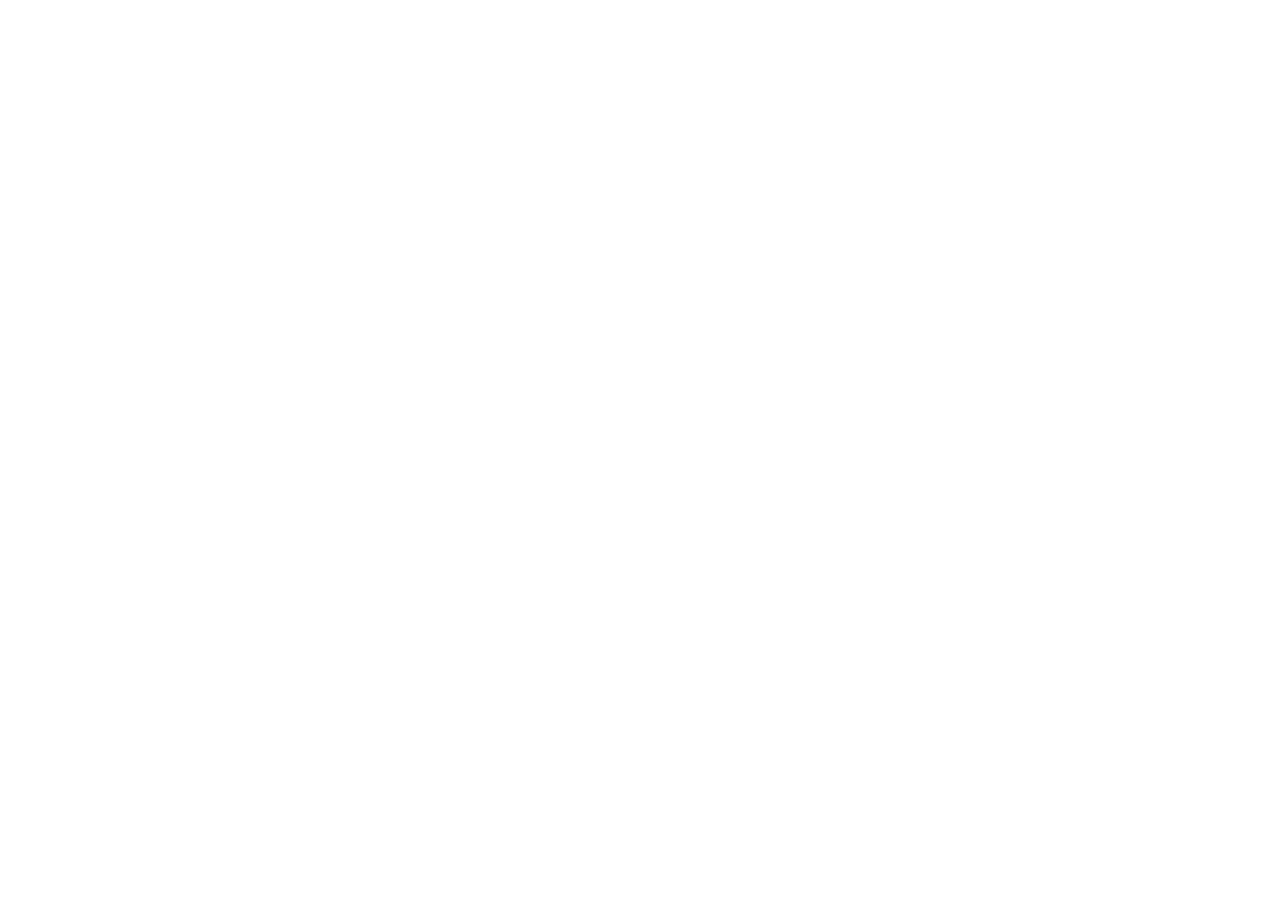
==== index.html @ 4f92c8b2 "inti project" ====
<!DOCTYPE html>
<html lang="en">

<head>
    <meta charset="UTF-8">
    <meta http-equiv="X-UA-Compatible" content="IE=edge">
    <meta name="viewport" content="width=device-width, initial-scale=1.0">
    <title>Document</title>
</head>

<body>

</body>

</html>
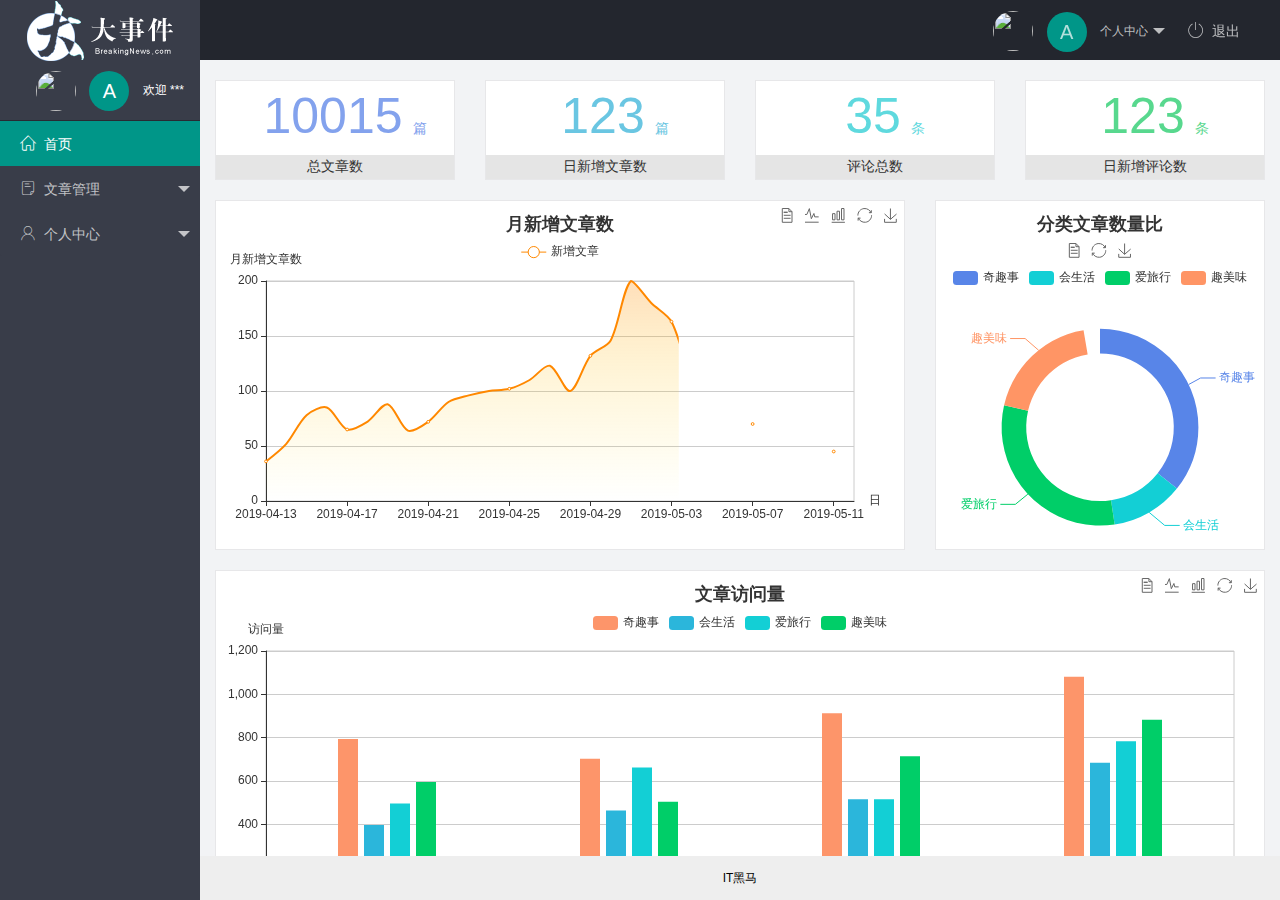
==== commit 3718fb63: "完成了主页功能" ====
--- a/index.html
+++ b/index.html
@@ -6,9 +6,85 @@
     <meta http-equiv="X-UA-Compatible" content="IE=edge">
     <meta name="viewport" content="width=device-width, initial-scale=1.0">
     <title>Document</title>
+    <link rel="stylesheet" href="/assets/lib/layui/css/layui.css">
+    <link rel="stylesheet" href="/assets/fonts/iconfont.css">
+    <link rel="stylesheet" href="/assets/css/index.css">
 </head>
 
 <body>
+    <div class="layui-layout layui-layout-admin">
+        <div class="layui-header">
+            <div class="layui-logo layui-hide-xs layui-bg-black">
+                <img src="/assets/images/logo.png" alt="">
+            </div>
+            <!-- 头部区域（可配合layui 已有的水平导航） -->
+
+            <ul class="layui-nav layui-layout-right ">
+                <li class="layui-nav-item layui-hide layui-show-md-inline-block">
+                    <a href="javascript:;" class="userinfo">
+                        <img src="//tva1.sinaimg.cn/crop.0.0.118.118.180/5db11ff4gw1e77d3nqrv8j203b03cweg.jpg" class="layui-nav-img">
+                        <span class="text-avater">A</span> 个人中心
+                    </a>
+                    <dl class="layui-nav-child">
+                        <dd><a href="">基本资料</a></dd>
+                        <dd><a href="">更换头像</a></dd>
+                        <dd><a href="">重置密码</a></dd>
+                    </dl>
+                </li>
+                <li class="layui-nav-item" lay-header-event="menuRight" lay-unselect>
+                    <a href="javascript:;" id="btnLogout"><span class="iconfont icon-tuichu"></span>退出</a>
+                </li>
+            </ul>
+        </div>
+
+        <div class="layui-side layui-bg-black">
+            <div class="layui-side-scroll">
+                <div class="userinfo">
+                    <img src="//tva1.sinaimg.cn/crop.0.0.118.118.180/5db11ff4gw1e77d3nqrv8j203b03cweg.jpg" class="layui-nav-img">
+                    <span class="text-avater">A</span>
+                    <span id="welcome">欢迎 ***</span>
+                </div>
+                <!-- 左侧导航区域（可配合layui已有的垂直导航） -->
+                <ul class="layui-nav layui-nav-tree" lay-shrink="all" lay-filter="test">
+                    <li class="layui-nav-item layui-nav-itemed layui-this"><a href="/home/dashboard.html" target="fm"><span class="iconfont icon-home"></span>首页</a></li>
+                    <li class="layui-nav-item ">
+                        <a class="" href="javascript:;"><span class="iconfont icon-16"></span>文章管理</a>
+                        <dl class="layui-nav-child">
+                            <dd><a href="javascript:;"><i class="layui-icon layui-icon-app"></i>文章类别</a></dd>
+                            <dd><a href="javascript:;"><i class="layui-icon layui-icon-app"></i>文章列表</a></dd>
+                            <dd><a href="javascript:;"><i class="layui-icon layui-icon-app"></i>发布文章</a></dd>
+                        </dl>
+                    </li>
+                    <li class="layui-nav-item">
+                        <a href="javascript:;"><span class="iconfont icon-user"></span>个人中心</a>
+                        <dl class="layui-nav-child">
+                            <dd><a href="javascript:;"><i class="layui-icon layui-icon-app"></i>基本资料</a></dd>
+                            <dd><a href="javascript:;"><i class="layui-icon layui-icon-app"></i>更换头像</a></dd>
+                            <dd><a href="javascript:;"><i class="layui-icon layui-icon-app"></i>重置密码</a></dd>
+
+                        </dl>
+                    </li>
+                </ul>
+            </div>
+        </div>
+
+        <div class="layui-body">
+            <!-- 内容主体区域 -->
+            <iframe name="fm" src="/home/dashboard.html" frameborder="0"></iframe>
+        </div>
+
+        <div class="layui-footer">
+            <!-- 底部固定区域 -->
+            IT黑马
+        </div>
+    </div>
+
+    <!-- 导入js样式 -->
+    <script src="/assets/lib/layui/layui.all.js"></script>
+    <script src="/assets/lib/jquery.js"></script>
+    <script src="/assets/js/baseAPI.js"></script>
+    <!-- 导入自己的js -->
+    <script src="/assets/js/index.js"></script>
 
 </body>
 
--- a/assets/lib/layui/css/layui.css
+++ b/assets/lib/layui/css/layui.css
@@ -0,0 +1,2 @@
+/** layui-v2.5.5 MIT License By https://www.layui.com */
+ .layui-inline,img{display:inline-block;vertical-align:middle}h1,h2,h3,h4,h5,h6{font-weight:400}.layui-edge,.layui-header,.layui-inline,.layui-main{position:relative}.layui-body,.layui-edge,.layui-elip{overflow:hidden}.layui-btn,.layui-edge,.layui-inline,img{vertical-align:middle}.layui-btn,.layui-disabled,.layui-icon,.layui-unselect{-moz-user-select:none;-webkit-user-select:none;-ms-user-select:none}.layui-elip,.layui-form-checkbox span,.layui-form-pane .layui-form-label{text-overflow:ellipsis;white-space:nowrap}.layui-breadcrumb,.layui-tree-btnGroup{visibility:hidden}blockquote,body,button,dd,div,dl,dt,form,h1,h2,h3,h4,h5,h6,input,li,ol,p,pre,td,textarea,th,ul{margin:0;padding:0;-webkit-tap-highlight-color:rgba(0,0,0,0)}a:active,a:hover{outline:0}img{border:none}li{list-style:none}table{border-collapse:collapse;border-spacing:0}h4,h5,h6{font-size:100%}button,input,optgroup,option,select,textarea{font-family:inherit;font-size:inherit;font-style:inherit;font-weight:inherit;outline:0}pre{white-space:pre-wrap;white-space:-moz-pre-wrap;white-space:-pre-wrap;white-space:-o-pre-wrap;word-wrap:break-word}body{line-height:24px;font:14px Helvetica Neue,Helvetica,PingFang SC,Tahoma,Arial,sans-serif}hr{height:1px;margin:10px 0;border:0;clear:both}a{color:#333;text-decoration:none}a:hover{color:#777}a cite{font-style:normal;*cursor:pointer}.layui-border-box,.layui-border-box *{box-sizing:border-box}.layui-box,.layui-box *{box-sizing:content-box}.layui-clear{clear:both;*zoom:1}.layui-clear:after{content:'\20';clear:both;*zoom:1;display:block;height:0}.layui-inline{*display:inline;*zoom:1}.layui-edge{display:inline-block;width:0;height:0;border-width:6px;border-style:dashed;border-color:transparent}.layui-edge-top{top:-4px;border-bottom-color:#999;border-bottom-style:solid}.layui-edge-right{border-left-color:#999;border-left-style:solid}.layui-edge-bottom{top:2px;border-top-color:#999;border-top-style:solid}.layui-edge-left{border-right-color:#999;border-right-style:solid}.layui-disabled,.layui-disabled:hover{color:#d2d2d2!important;cursor:not-allowed!important}.layui-circle{border-radius:100%}.layui-show{display:block!important}.layui-hide{display:none!important}@font-face{font-family:layui-icon;src:url(../font/iconfont.eot?v=250);src:url(../font/iconfont.eot?v=250#iefix) format('embedded-opentype'),url(../font/iconfont.woff2?v=250) format('woff2'),url(../font/iconfont.woff?v=250) format('woff'),url(../font/iconfont.ttf?v=250) format('truetype'),url(../font/iconfont.svg?v=250#layui-icon) format('svg')}.layui-icon{font-family:layui-icon!important;font-size:16px;font-style:normal;-webkit-font-smoothing:antialiased;-moz-osx-font-smoothing:grayscale}.layui-icon-reply-fill:before{content:"\e611"}.layui-icon-set-fill:before{content:"\e614"}.layui-icon-menu-fill:before{content:"\e60f"}.layui-icon-search:before{content:"\e615"}.layui-icon-share:before{content:"\e641"}.layui-icon-set-sm:before{content:"\e620"}.layui-icon-engine:before{content:"\e628"}.layui-icon-close:before{content:"\1006"}.layui-icon-close-fill:before{content:"\1007"}.layui-icon-chart-screen:before{content:"\e629"}.layui-icon-star:before{content:"\e600"}.layui-icon-circle-dot:before{content:"\e617"}.layui-icon-chat:before{content:"\e606"}.layui-icon-release:before{content:"\e609"}.layui-icon-list:before{content:"\e60a"}.layui-icon-chart:before{content:"\e62c"}.layui-icon-ok-circle:before{content:"\1005"}.layui-icon-layim-theme:before{content:"\e61b"}.layui-icon-table:before{content:"\e62d"}.layui-icon-right:before{content:"\e602"}.layui-icon-left:before{content:"\e603"}.layui-icon-cart-simple:before{content:"\e698"}.layui-icon-face-cry:before{content:"\e69c"}.layui-icon-face-smile:before{content:"\e6af"}.layui-icon-survey:before{content:"\e6b2"}.layui-icon-tree:before{content:"\e62e"}.layui-icon-upload-circle:before{content:"\e62f"}.layui-icon-add-circle:before{content:"\e61f"}.layui-icon-download-circle:before{content:"\e601"}.layui-icon-templeate-1:before{content:"\e630"}.layui-icon-util:before{content:"\e631"}.layui-icon-face-surprised:before{content:"\e664"}.layui-icon-edit:before{content:"\e642"}.layui-icon-speaker:before{content:"\e645"}.layui-icon-down:before{content:"\e61a"}.layui-icon-file:before{content:"\e621"}.layui-icon-layouts:before{content:"\e632"}.layui-icon-rate-half:before{content:"\e6c9"}.layui-icon-add-circle-fine:before{content:"\e608"}.layui-icon-prev-circle:before{content:"\e633"}.layui-icon-read:before{content:"\e705"}.layui-icon-404:before{content:"\e61c"}.layui-icon-carousel:before{content:"\e634"}.layui-icon-help:before{content:"\e607"}.layui-icon-code-circle:before{content:"\e635"}.layui-icon-water:before{content:"\e636"}.layui-icon-username:before{content:"\e66f"}.layui-icon-find-fill:before{content:"\e670"}.layui-icon-about:before{content:"\e60b"}.layui-icon-location:before{content:"\e715"}.layui-icon-up:before{content:"\e619"}.layui-icon-pause:before{content:"\e651"}.layui-icon-date:before{content:"\e637"}.layui-icon-layim-uploadfile:before{content:"\e61d"}.layui-icon-delete:before{content:"\e640"}.layui-icon-play:before{content:"\e652"}.layui-icon-top:before{content:"\e604"}.layui-icon-friends:before{content:"\e612"}.layui-icon-refresh-3:before{content:"\e9aa"}.layui-icon-ok:before{content:"\e605"}.layui-icon-layer:before{content:"\e638"}.layui-icon-face-smile-fine:before{content:"\e60c"}.layui-icon-dollar:before{content:"\e659"}.layui-icon-group:before{content:"\e613"}.layui-icon-layim-download:before{content:"\e61e"}.layui-icon-picture-fine:before{content:"\e60d"}.layui-icon-link:before{content:"\e64c"}.layui-icon-diamond:before{content:"\e735"}.layui-icon-log:before{content:"\e60e"}.layui-icon-rate-solid:before{content:"\e67a"}.layui-icon-fonts-del:before{content:"\e64f"}.layui-icon-unlink:before{content:"\e64d"}.layui-icon-fonts-clear:before{content:"\e639"}.layui-icon-triangle-r:before{content:"\e623"}.layui-icon-circle:before{content:"\e63f"}.layui-icon-radio:before{content:"\e643"}.layui-icon-align-center:before{content:"\e647"}.layui-icon-align-right:before{content:"\e648"}.layui-icon-align-left:before{content:"\e649"}.layui-icon-loading-1:before{content:"\e63e"}.layui-icon-return:before{content:"\e65c"}.layui-icon-fonts-strong:before{content:"\e62b"}.layui-icon-upload:before{content:"\e67c"}.layui-icon-dialogue:before{content:"\e63a"}.layui-icon-video:before{content:"\e6ed"}.layui-icon-headset:before{content:"\e6fc"}.layui-icon-cellphone-fine:before{content:"\e63b"}.layui-icon-add-1:before{content:"\e654"}.layui-icon-face-smile-b:before{content:"\e650"}.layui-icon-fonts-html:before{content:"\e64b"}.layui-icon-form:before{content:"\e63c"}.layui-icon-cart:before{content:"\e657"}.layui-icon-camera-fill:before{content:"\e65d"}.layui-icon-tabs:before{content:"\e62a"}.layui-icon-fonts-code:before{content:"\e64e"}.layui-icon-fire:before{content:"\e756"}.layui-icon-set:before{content:"\e716"}.layui-icon-fonts-u:before{content:"\e646"}.layui-icon-triangle-d:before{content:"\e625"}.layui-icon-tips:before{content:"\e702"}.layui-icon-picture:before{content:"\e64a"}.layui-icon-more-vertical:before{content:"\e671"}.layui-icon-flag:before{content:"\e66c"}.layui-icon-loading:before{content:"\e63d"}.layui-icon-fonts-i:before{content:"\e644"}.layui-icon-refresh-1:before{content:"\e666"}.layui-icon-rmb:before{content:"\e65e"}.layui-icon-home:before{content:"\e68e"}.layui-icon-user:before{content:"\e770"}.layui-icon-notice:before{content:"\e667"}.layui-icon-login-weibo:before{content:"\e675"}.layui-icon-voice:before{content:"\e688"}.layui-icon-upload-drag:before{content:"\e681"}.layui-icon-login-qq:before{content:"\e676"}.layui-icon-snowflake:before{content:"\e6b1"}.layui-icon-file-b:before{content:"\e655"}.layui-icon-template:before{content:"\e663"}.layui-icon-auz:before{content:"\e672"}.layui-icon-console:before{content:"\e665"}.layui-icon-app:before{content:"\e653"}.layui-icon-prev:before{content:"\e65a"}.layui-icon-website:before{content:"\e7ae"}.layui-icon-next:before{content:"\e65b"}.layui-icon-component:before{content:"\e857"}.layui-icon-more:before{content:"\e65f"}.layui-icon-login-wechat:before{content:"\e677"}.layui-icon-shrink-right:before{content:"\e668"}.layui-icon-spread-left:before{content:"\e66b"}.layui-icon-camera:before{content:"\e660"}.layui-icon-note:before{content:"\e66e"}.layui-icon-refresh:before{content:"\e669"}.layui-icon-female:before{content:"\e661"}.layui-icon-male:before{content:"\e662"}.layui-icon-password:before{content:"\e673"}.layui-icon-senior:before{content:"\e674"}.layui-icon-theme:before{content:"\e66a"}.layui-icon-tread:before{content:"\e6c5"}.layui-icon-praise:before{content:"\e6c6"}.layui-icon-star-fill:before{content:"\e658"}.layui-icon-rate:before{content:"\e67b"}.layui-icon-template-1:before{content:"\e656"}.layui-icon-vercode:before{content:"\e679"}.layui-icon-cellphone:before{content:"\e678"}.layui-icon-screen-full:before{content:"\e622"}.layui-icon-screen-restore:before{content:"\e758"}.layui-icon-cols:before{content:"\e610"}.layui-icon-export:before{content:"\e67d"}.layui-icon-print:before{content:"\e66d"}.layui-icon-slider:before{content:"\e714"}.layui-icon-addition:before{content:"\e624"}.layui-icon-subtraction:before{content:"\e67e"}.layui-icon-service:before{content:"\e626"}.layui-icon-transfer:before{content:"\e691"}.layui-main{width:1140px;margin:0 auto}.layui-header{z-index:1000;height:60px}.layui-header a:hover{transition:all .5s;-webkit-transition:all .5s}.layui-side{position:fixed;left:0;top:0;bottom:0;z-index:999;width:200px;overflow-x:hidden}.layui-side-scroll{position:relative;width:220px;height:100%;overflow-x:hidden}.layui-body{position:absolute;left:200px;right:0;top:0;bottom:0;z-index:998;width:auto;overflow-y:auto;box-sizing:border-box}.layui-layout-body{overflow:hidden}.layui-layout-admin .layui-header{background-color:#23262E}.layui-layout-admin .layui-side{top:60px;width:200px;overflow-x:hidden}.layui-layout-admin .layui-body{position:fixed;top:60px;bottom:44px}.layui-layout-admin .layui-main{width:auto;margin:0 15px}.layui-layout-admin .layui-footer{position:fixed;left:200px;right:0;bottom:0;height:44px;line-height:44px;padding:0 15px;background-color:#eee}.layui-layout-admin .layui-logo{position:absolute;left:0;top:0;width:200px;height:100%;line-height:60px;text-align:center;color:#009688;font-size:16px}.layui-layout-admin .layui-header .layui-nav{background:0 0}.layui-layout-left{position:absolute!important;left:200px;top:0}.layui-layout-right{position:absolute!important;right:0;top:0}.layui-container{position:relative;margin:0 auto;padding:0 15px;box-sizing:border-box}.layui-fluid{position:relative;margin:0 auto;padding:0 15px}.layui-row:after,.layui-row:before{content:'';display:block;clear:both}.layui-col-lg1,.layui-col-lg10,.layui-col-lg11,.layui-col-lg12,.layui-col-lg2,.layui-col-lg3,.layui-col-lg4,.layui-col-lg5,.layui-col-lg6,.layui-col-lg7,.layui-col-lg8,.layui-col-lg9,.layui-col-md1,.layui-col-md10,.layui-col-md11,.layui-col-md12,.layui-col-md2,.layui-col-md3,.layui-col-md4,.layui-col-md5,.layui-col-md6,.layui-col-md7,.layui-col-md8,.layui-col-md9,.layui-col-sm1,.layui-col-sm10,.layui-col-sm11,.layui-col-sm12,.layui-col-sm2,.layui-col-sm3,.layui-col-sm4,.layui-col-sm5,.layui-col-sm6,.layui-col-sm7,.layui-col-sm8,.layui-col-sm9,.layui-col-xs1,.layui-col-xs10,.layui-col-xs11,.layui-col-xs12,.layui-col-xs2,.layui-col-xs3,.layui-col-xs4,.layui-col-xs5,.layui-col-xs6,.layui-col-xs7,.layui-col-xs8,.layui-col-xs9{position:relative;display:block;box-sizing:border-box}.layui-col-xs1,.layui-col-xs10,.layui-col-xs11,.layui-col-xs12,.layui-col-xs2,.layui-col-xs3,.layui-col-xs4,.layui-col-xs5,.layui-col-xs6,.layui-col-xs7,.layui-col-xs8,.layui-col-xs9{float:left}.layui-col-xs1{width:8.33333333%}.layui-col-xs2{width:16.66666667%}.layui-col-xs3{width:25%}.layui-col-xs4{width:33.33333333%}.layui-col-xs5{width:41.66666667%}.layui-col-xs6{width:50%}.layui-col-xs7{width:58.33333333%}.layui-col-xs8{width:66.66666667%}.layui-col-xs9{width:75%}.layui-col-xs10{width:83.33333333%}.layui-col-xs11{width:91.66666667%}.layui-col-xs12{width:100%}.layui-col-xs-offset1{margin-left:8.33333333%}.layui-col-xs-offset2{margin-left:16.66666667%}.layui-col-xs-offset3{margin-left:25%}.layui-col-xs-offset4{margin-left:33.33333333%}.layui-col-xs-offset5{margin-left:41.66666667%}.layui-col-xs-offset6{margin-left:50%}.layui-col-xs-offset7{margin-left:58.33333333%}.layui-col-xs-offset8{margin-left:66.66666667%}.layui-col-xs-offset9{margin-left:75%}.layui-col-xs-offset10{margin-left:83.33333333%}.layui-col-xs-offset11{margin-left:91.66666667%}.layui-col-xs-offset12{margin-left:100%}@media screen and (max-width:768px){.layui-hide-xs{display:none!important}.layui-show-xs-block{display:block!important}.layui-show-xs-inline{display:inline!important}.layui-show-xs-inline-block{display:inline-block!important}}@media screen and (min-width:768px){.layui-container{width:750px}.layui-hide-sm{display:none!important}.layui-show-sm-block{display:block!important}.layui-show-sm-inline{display:inline!important}.layui-show-sm-inline-block{display:inline-block!important}.layui-col-sm1,.layui-col-sm10,.layui-col-sm11,.layui-col-sm12,.layui-col-sm2,.layui-col-sm3,.layui-col-sm4,.layui-col-sm5,.layui-col-sm6,.layui-col-sm7,.layui-col-sm8,.layui-col-sm9{float:left}.layui-col-sm1{width:8.33333333%}.layui-col-sm2{width:16.66666667%}.layui-col-sm3{width:25%}.layui-col-sm4{width:33.33333333%}.layui-col-sm5{width:41.66666667%}.layui-col-sm6{width:50%}.layui-col-sm7{width:58.33333333%}.layui-col-sm8{width:66.66666667%}.layui-col-sm9{width:75%}.layui-col-sm10{width:83.33333333%}.layui-col-sm11{width:91.66666667%}.layui-col-sm12{width:100%}.layui-col-sm-offset1{margin-left:8.33333333%}.layui-col-sm-offset2{margin-left:16.66666667%}.layui-col-sm-offset3{margin-left:25%}.layui-col-sm-offset4{margin-left:33.33333333%}.layui-col-sm-offset5{margin-left:41.66666667%}.layui-col-sm-offset6{margin-left:50%}.layui-col-sm-offset7{margin-left:58.33333333%}.layui-col-sm-offset8{margin-left:66.66666667%}.layui-col-sm-offset9{margin-left:75%}.layui-col-sm-offset10{margin-left:83.33333333%}.layui-col-sm-offset11{margin-left:91.66666667%}.layui-col-sm-offset12{margin-left:100%}}@media screen and (min-width:992px){.layui-container{width:970px}.layui-hide-md{display:none!important}.layui-show-md-block{display:block!important}.layui-show-md-inline{display:inline!important}.layui-show-md-inline-block{display:inline-block!important}.layui-col-md1,.layui-col-md10,.layui-col-md11,.layui-col-md12,.layui-col-md2,.layui-col-md3,.layui-col-md4,.layui-col-md5,.layui-col-md6,.layui-col-md7,.layui-col-md8,.layui-col-md9{float:left}.layui-col-md1{width:8.33333333%}.layui-col-md2{width:16.66666667%}.layui-col-md3{width:25%}.layui-col-md4{width:33.33333333%}.layui-col-md5{width:41.66666667%}.layui-col-md6{width:50%}.layui-col-md7{width:58.33333333%}.layui-col-md8{width:66.66666667%}.layui-col-md9{width:75%}.layui-col-md10{width:83.33333333%}.layui-col-md11{width:91.66666667%}.layui-col-md12{width:100%}.layui-col-md-offset1{margin-left:8.33333333%}.layui-col-md-offset2{margin-left:16.66666667%}.layui-col-md-offset3{margin-left:25%}.layui-col-md-offset4{margin-left:33.33333333%}.layui-col-md-offset5{margin-left:41.66666667%}.layui-col-md-offset6{margin-left:50%}.layui-col-md-offset7{margin-left:58.33333333%}.layui-col-md-offset8{margin-left:66.66666667%}.layui-col-md-offset9{margin-left:75%}.layui-col-md-offset10{margin-left:83.33333333%}.layui-col-md-offset11{margin-left:91.66666667%}.layui-col-md-offset12{margin-left:100%}}@media screen and (min-width:1200px){.layui-container{width:1170px}.layui-hide-lg{display:none!important}.layui-show-lg-block{display:block!important}.layui-show-lg-inline{display:inline!important}.layui-show-lg-inline-block{display:inline-block!important}.layui-col-lg1,.layui-col-lg10,.layui-col-lg11,.layui-col-lg12,.layui-col-lg2,.layui-col-lg3,.layui-col-lg4,.layui-col-lg5,.layui-col-lg6,.layui-col-lg7,.layui-col-lg8,.layui-col-lg9{float:left}.layui-col-lg1{width:8.33333333%}.layui-col-lg2{width:16.66666667%}.layui-col-lg3{width:25%}.layui-col-lg4{width:33.33333333%}.layui-col-lg5{width:41.66666667%}.layui-col-lg6{width:50%}.layui-col-lg7{width:58.33333333%}.layui-col-lg8{width:66.66666667%}.layui-col-lg9{width:75%}.layui-col-lg10{width:83.33333333%}.layui-col-lg11{width:91.66666667%}.layui-col-lg12{width:100%}.layui-col-lg-offset1{margin-left:8.33333333%}.layui-col-lg-offset2{margin-left:16.66666667%}.layui-col-lg-offset3{margin-left:25%}.layui-col-lg-offset4{margin-left:33.33333333%}.layui-col-lg-offset5{margin-left:41.66666667%}.layui-col-lg-offset6{margin-left:50%}.layui-col-lg-offset7{margin-left:58.33333333%}.layui-col-lg-offset8{margin-left:66.66666667%}.layui-col-lg-offset9{margin-left:75%}.layui-col-lg-offset10{margin-left:83.33333333%}.layui-col-lg-offset11{margin-left:91.66666667%}.layui-col-lg-offset12{margin-left:100%}}.layui-col-space1{margin:-.5px}.layui-col-space1>*{padding:.5px}.layui-col-space3{margin:-1.5px}.layui-col-space3>*{padding:1.5px}.layui-col-space5{margin:-2.5px}.layui-col-space5>*{padding:2.5px}.layui-col-space8{margin:-3.5px}.layui-col-space8>*{padding:3.5px}.layui-col-space10{margin:-5px}.layui-col-space10>*{padding:5px}.layui-col-space12{margin:-6px}.layui-col-space12>*{padding:6px}.layui-col-space15{margin:-7.5px}.layui-col-space15>*{padding:7.5px}.layui-col-space18{margin:-9px}.layui-col-space18>*{padding:9px}.layui-col-space20{margin:-10px}.layui-col-space20>*{padding:10px}.layui-col-space22{margin:-11px}.layui-col-space22>*{padding:11px}.layui-col-space25{margin:-12.5px}.layui-col-space25>*{padding:12.5px}.layui-col-space30{margin:-15px}.layui-col-space30>*{padding:15px}.layui-btn,.layui-input,.layui-select,.layui-textarea,.layui-upload-button{outline:0;-webkit-appearance:none;transition:all .3s;-webkit-transition:all .3s;box-sizing:border-box}.layui-elem-quote{margin-bottom:10px;padding:15px;line-height:22px;border-left:5px solid #009688;border-radius:0 2px 2px 0;background-color:#f2f2f2}.layui-quote-nm{border-style:solid;border-width:1px 1px 1px 5px;background:0 0}.layui-elem-field{margin-bottom:10px;padding:0;border-width:1px;border-style:solid}.layui-elem-field legend{margin-left:20px;padding:0 10px;font-size:20px;font-weight:300}.layui-field-title{margin:10px 0 20px;border-width:1px 0 0}.layui-field-box{padding:10px 15px}.layui-field-title .layui-field-box{padding:10px 0}.layui-progress{position:relative;height:6px;border-radius:20px;background-color:#e2e2e2}.layui-progress-bar{position:absolute;left:0;top:0;width:0;max-width:100%;height:6px;border-radius:20px;text-align:right;background-color:#5FB878;transition:all .3s;-webkit-transition:all .3s}.layui-progress-big,.layui-progress-big .layui-progress-bar{height:18px;line-height:18px}.layui-progress-text{position:relative;top:-20px;line-height:18px;font-size:12px;color:#666}.layui-progress-big .layui-progress-text{position:static;padding:0 10px;color:#fff}.layui-collapse{border-width:1px;border-style:solid;border-radius:2px}.layui-colla-content,.layui-colla-item{border-top-width:1px;border-top-style:solid}.layui-colla-item:first-child{border-top:none}.layui-colla-title{position:relative;height:42px;line-height:42px;padding:0 15px 0 35px;color:#333;background-color:#f2f2f2;cursor:pointer;font-size:14px;overflow:hidden}.layui-colla-content{display:none;padding:10px 15px;line-height:22px;color:#666}.layui-colla-icon{position:absolute;left:15px;top:0;font-size:14px}.layui-card{margin-bottom:15px;border-radius:2px;background-color:#fff;box-shadow:0 1px 2px 0 rgba(0,0,0,.05)}.layui-card:last-child{margin-bottom:0}.layui-card-header{position:relative;height:42px;line-height:42px;padding:0 15px;border-bottom:1px solid #f6f6f6;color:#333;border-radius:2px 2px 0 0;font-size:14px}.layui-bg-black,.layui-bg-blue,.layui-bg-cyan,.layui-bg-green,.layui-bg-orange,.layui-bg-red{color:#fff!important}.layui-card-body{position:relative;padding:10px 15px;line-height:24px}.layui-card-body[pad15]{padding:15px}.layui-card-body[pad20]{padding:20px}.layui-card-body .layui-table{margin:5px 0}.layui-card .layui-tab{margin:0}.layui-panel-window{position:relative;padding:15px;border-radius:0;border-top:5px solid #E6E6E6;background-color:#fff}.layui-auxiliar-moving{position:fixed;left:0;right:0;top:0;bottom:0;width:100%;height:100%;background:0 0;z-index:9999999999}.layui-form-label,.layui-form-mid,.layui-form-select,.layui-input-block,.layui-input-inline,.layui-textarea{position:relative}.layui-bg-red{background-color:#FF5722!important}.layui-bg-orange{background-color:#FFB800!important}.layui-bg-green{background-color:#009688!important}.layui-bg-cyan{background-color:#2F4056!important}.layui-bg-blue{background-color:#1E9FFF!important}.layui-bg-black{background-color:#393D49!important}.layui-bg-gray{background-color:#eee!important;color:#666!important}.layui-badge-rim,.layui-colla-content,.layui-colla-item,.layui-collapse,.layui-elem-field,.layui-form-pane .layui-form-item[pane],.layui-form-pane .layui-form-label,.layui-input,.layui-layedit,.layui-layedit-tool,.layui-quote-nm,.layui-select,.layui-tab-bar,.layui-tab-card,.layui-tab-title,.layui-tab-title .layui-this:after,.layui-textarea{border-color:#e6e6e6}.layui-timeline-item:before,hr{background-color:#e6e6e6}.layui-text{line-height:22px;font-size:14px;color:#666}.layui-text h1,.layui-text h2,.layui-text h3{font-weight:500;color:#333}.layui-text h1{font-size:30px}.layui-text h2{font-size:24px}.layui-text h3{font-size:18px}.layui-text a:not(.layui-btn){color:#01AAED}.layui-text a:not(.layui-btn):hover{text-decoration:underline}.layui-text ul{padding:5px 0 5px 15px}.layui-text ul li{margin-top:5px;list-style-type:disc}.layui-text em,.layui-word-aux{color:#999!important;padding:0 5px!important}.layui-btn{display:inline-block;height:38px;line-height:38px;padding:0 18px;background-color:#009688;color:#fff;white-space:nowrap;text-align:center;font-size:14px;border:none;border-radius:2px;cursor:pointer}.layui-btn:hover{opacity:.8;filter:alpha(opacity=80);color:#fff}.layui-btn:active{opacity:1;filter:alpha(opacity=100)}.layui-btn+.layui-btn{margin-left:10px}.layui-btn-container{font-size:0}.layui-btn-container .layui-btn{margin-right:10px;margin-bottom:10px}.layui-btn-container .layui-btn+.layui-btn{margin-left:0}.layui-table .layui-btn-container .layui-btn{margin-bottom:9px}.layui-btn-radius{border-radius:100px}.layui-btn .layui-icon{margin-right:3px;font-size:18px;vertical-align:bottom;vertical-align:middle\9}.layui-btn-primary{border:1px solid #C9C9C9;background-color:#fff;color:#555}.layui-btn-primary:hover{border-color:#009688;color:#333}.layui-btn-normal{background-color:#1E9FFF}.layui-btn-warm{background-color:#FFB800}.layui-btn-danger{background-color:#FF5722}.layui-btn-checked{background-color:#5FB878}.layui-btn-disabled,.layui-btn-disabled:active,.layui-btn-disabled:hover{border:1px solid #e6e6e6;background-color:#FBFBFB;color:#C9C9C9;cursor:not-allowed;opacity:1}.layui-btn-lg{height:44px;line-height:44px;padding:0 25px;font-size:16px}.layui-btn-sm{height:30px;line-height:30px;padding:0 10px;font-size:12px}.layui-btn-sm i{font-size:16px!important}.layui-btn-xs{height:22px;line-height:22px;padding:0 5px;font-size:12px}.layui-btn-xs i{font-size:14px!important}.layui-btn-group{display:inline-block;vertical-align:middle;font-size:0}.layui-btn-group .layui-btn{margin-left:0!important;margin-right:0!important;border-left:1px solid rgba(255,255,255,.5);border-radius:0}.layui-btn-group .layui-btn-primary{border-left:none}.layui-btn-group .layui-btn-primary:hover{border-color:#C9C9C9;color:#009688}.layui-btn-group .layui-btn:first-child{border-left:none;border-radius:2px 0 0 2px}.layui-btn-group .layui-btn-primary:first-child{border-left:1px solid #c9c9c9}.layui-btn-group .layui-btn:last-child{border-radius:0 2px 2px 0}.layui-btn-group .layui-btn+.layui-btn{margin-left:0}.layui-btn-group+.layui-btn-group{margin-left:10px}.layui-btn-fluid{width:100%}.layui-input,.layui-select,.layui-textarea{height:38px;line-height:1.3;line-height:38px\9;border-width:1px;border-style:solid;background-color:#fff;border-radius:2px}.layui-input::-webkit-input-placeholder,.layui-select::-webkit-input-placeholder,.layui-textarea::-webkit-input-placeholder{line-height:1.3}.layui-input,.layui-textarea{display:block;width:100%;padding-left:10px}.layui-input:hover,.layui-textarea:hover{border-color:#D2D2D2!important}.layui-input:focus,.layui-textarea:focus{border-color:#C9C9C9!important}.layui-textarea{min-height:100px;height:auto;line-height:20px;padding:6px 10px;resize:vertical}.layui-select{padding:0 10px}.layui-form input[type=checkbox],.layui-form input[type=radio],.layui-form select{display:none}.layui-form [lay-ignore]{display:initial}.layui-form-item{margin-bottom:15px;clear:both;*zoom:1}.layui-form-item:after{content:'\20';clear:both;*zoom:1;display:block;height:0}.layui-form-label{float:left;display:block;padding:9px 15px;width:80px;font-weight:400;line-height:20px;text-align:right}.layui-form-label-col{display:block;float:none;padding:9px 0;line-height:20px;text-align:left}.layui-form-item .layui-inline{margin-bottom:5px;margin-right:10px}.layui-input-block{margin-left:110px;min-height:36px}.layui-input-inline{display:inline-block;vertical-align:middle}.layui-form-item .layui-input-inline{float:left;width:190px;margin-right:10px}.layui-form-text .layui-input-inline{width:auto}.layui-form-mid{float:left;display:block;padding:9px 0!important;line-height:20px;margin-right:10px}.layui-form-danger+.layui-form-select .layui-input,.layui-form-danger:focus{border-color:#FF5722!important}.layui-form-select .layui-input{padding-right:30px;cursor:pointer}.layui-form-select .layui-edge{position:absolute;right:10px;top:50%;margin-top:-3px;cursor:pointer;border-width:6px;border-top-color:#c2c2c2;border-top-style:solid;transition:all .3s;-webkit-transition:all .3s}.layui-form-select dl{display:none;position:absolute;left:0;top:42px;padding:5px 0;z-index:899;min-width:100%;border:1px solid #d2d2d2;max-height:300px;overflow-y:auto;background-color:#fff;border-radius:2px;box-shadow:0 2px 4px rgba(0,0,0,.12);box-sizing:border-box}.layui-form-select dl dd,.layui-form-select dl dt{padding:0 10px;line-height:36px;white-space:nowrap;overflow:hidden;text-overflow:ellipsis}.layui-form-select dl dt{font-size:12px;color:#999}.layui-form-select dl dd{cursor:pointer}.layui-form-select dl dd:hover{background-color:#f2f2f2;-webkit-transition:.5s all;transition:.5s all}.layui-form-select .layui-select-group dd{padding-left:20px}.layui-form-select dl dd.layui-select-tips{padding-left:10px!important;color:#999}.layui-form-select dl dd.layui-this{background-color:#5FB878;color:#fff}.layui-form-checkbox,.layui-form-select dl dd.layui-disabled{background-color:#fff}.layui-form-selected dl{display:block}.layui-form-checkbox,.layui-form-checkbox *,.layui-form-switch{display:inline-block;vertical-align:middle}.layui-form-selected .layui-edge{margin-top:-9px;-webkit-transform:rotate(180deg);transform:rotate(180deg);margin-top:-3px\9}:root .layui-form-selected .layui-edge{margin-top:-9px\0/IE9}.layui-form-selectup dl{top:auto;bottom:42px}.layui-select-none{margin:5px 0;text-align:center;color:#999}.layui-select-disabled .layui-disabled{border-color:#eee!important}.layui-select-disabled .layui-edge{border-top-color:#d2d2d2}.layui-form-checkbox{position:relative;height:30px;line-height:30px;margin-right:10px;padding-right:30px;cursor:pointer;font-size:0;-webkit-transition:.1s linear;transition:.1s linear;box-sizing:border-box}.layui-form-checkbox span{padding:0 10px;height:100%;font-size:14px;border-radius:2px 0 0 2px;background-color:#d2d2d2;color:#fff;overflow:hidden}.layui-form-checkbox:hover span{background-color:#c2c2c2}.layui-form-checkbox i{position:absolute;right:0;top:0;width:30px;height:28px;border:1px solid #d2d2d2;border-left:none;border-radius:0 2px 2px 0;color:#fff;font-size:20px;text-align:center}.layui-form-checkbox:hover i{border-color:#c2c2c2;color:#c2c2c2}.layui-form-checked,.layui-form-checked:hover{border-color:#5FB878}.layui-form-checked span,.layui-form-checked:hover span{background-color:#5FB878}.layui-form-checked i,.layui-form-checked:hover i{color:#5FB878}.layui-form-item .layui-form-checkbox{margin-top:4px}.layui-form-checkbox[lay-skin=primary]{height:auto!important;line-height:normal!important;min-width:18px;min-height:18px;border:none!important;margin-right:0;padding-left:28px;padding-right:0;background:0 0}.layui-form-checkbox[lay-skin=primary] span{padding-left:0;padding-right:15px;line-height:18px;background:0 0;color:#666}.layui-form-checkbox[lay-skin=primary] i{right:auto;left:0;width:16px;height:16px;line-height:16px;border:1px solid #d2d2d2;font-size:12px;border-radius:2px;background-color:#fff;-webkit-transition:.1s linear;transition:.1s linear}.layui-form-checkbox[lay-skin=primary]:hover i{border-color:#5FB878;color:#fff}.layui-form-checked[lay-skin=primary] i{border-color:#5FB878!important;background-color:#5FB878;color:#fff}.layui-checkbox-disbaled[lay-skin=primary] span{background:0 0!important;color:#c2c2c2}.layui-checkbox-disbaled[lay-skin=primary]:hover i{border-color:#d2d2d2}.layui-form-item .layui-form-checkbox[lay-skin=primary]{margin-top:10px}.layui-form-switch{position:relative;height:22px;line-height:22px;min-width:35px;padding:0 5px;margin-top:8px;border:1px solid #d2d2d2;border-radius:20px;cursor:pointer;background-color:#fff;-webkit-transition:.1s linear;transition:.1s linear}.layui-form-switch i{position:absolute;left:5px;top:3px;width:16px;height:16px;border-radius:20px;background-color:#d2d2d2;-webkit-transition:.1s linear;transition:.1s linear}.layui-form-switch em{position:relative;top:0;width:25px;margin-left:21px;padding:0!important;text-align:center!important;color:#999!important;font-style:normal!important;font-size:12px}.layui-form-onswitch{border-color:#5FB878;background-color:#5FB878}.layui-checkbox-disbaled,.layui-checkbox-disbaled i{border-color:#e2e2e2!important}.layui-form-onswitch i{left:100%;margin-left:-21px;background-color:#fff}.layui-form-onswitch em{margin-left:5px;margin-right:21px;color:#fff!important}.layui-checkbox-disbaled span{background-color:#e2e2e2!important}.layui-checkbox-disbaled:hover i{color:#fff!important}[lay-radio]{display:none}.layui-form-radio,.layui-form-radio *{display:inline-block;vertical-align:middle}.layui-form-radio{line-height:28px;margin:6px 10px 0 0;padding-right:10px;cursor:pointer;font-size:0}.layui-form-radio *{font-size:14px}.layui-form-radio>i{margin-right:8px;font-size:22px;color:#c2c2c2}.layui-form-radio>i:hover,.layui-form-radioed>i{color:#5FB878}.layui-radio-disbaled>i{color:#e2e2e2!important}.layui-form-pane .layui-form-label{width:110px;padding:8px 15px;height:38px;line-height:20px;border-width:1px;border-style:solid;border-radius:2px 0 0 2px;text-align:center;background-color:#FBFBFB;overflow:hidden;box-sizing:border-box}.layui-form-pane .layui-input-inline{margin-left:-1px}.layui-form-pane .layui-input-block{margin-left:110px;left:-1px}.layui-form-pane .layui-input{border-radius:0 2px 2px 0}.layui-form-pane .layui-form-text .layui-form-label{float:none;width:100%;border-radius:2px;box-sizing:border-box;text-align:left}.layui-form-pane .layui-form-text .layui-input-inline{display:block;margin:0;top:-1px;clear:both}.layui-form-pane .layui-form-text .layui-input-block{margin:0;left:0;top:-1px}.layui-form-pane .layui-form-text .layui-textarea{min-height:100px;border-radius:0 0 2px 2px}.layui-form-pane .layui-form-checkbox{margin:4px 0 4px 10px}.layui-form-pane .layui-form-radio,.layui-form-pane .layui-form-switch{margin-top:6px;margin-left:10px}.layui-form-pane .layui-form-item[pane]{position:relative;border-width:1px;border-style:solid}.layui-form-pane .layui-form-item[pane] .layui-form-label{position:absolute;left:0;top:0;height:100%;border-width:0 1px 0 0}.layui-form-pane .layui-form-item[pane] .layui-input-inline{margin-left:110px}@media screen and (max-width:450px){.layui-form-item .layui-form-label{text-overflow:ellipsis;overflow:hidden;white-space:nowrap}.layui-form-item .layui-inline{display:block;margin-right:0;margin-bottom:20px;clear:both}.layui-form-item .layui-inline:after{content:'\20';clear:both;display:block;height:0}.layui-form-item .layui-input-inline{display:block;float:none;left:-3px;width:auto;margin:0 0 10px 112px}.layui-form-item .layui-input-inline+.layui-form-mid{margin-left:110px;top:-5px;padding:0}.layui-form-item .layui-form-checkbox{margin-right:5px;margin-bottom:5px}}.layui-layedit{border-width:1px;border-style:solid;border-radius:2px}.layui-layedit-tool{padding:3px 5px;border-bottom-width:1px;border-bottom-style:solid;font-size:0}.layedit-tool-fixed{position:fixed;top:0;border-top:1px solid #e2e2e2}.layui-layedit-tool .layedit-tool-mid,.layui-layedit-tool .layui-icon{display:inline-block;vertical-align:middle;text-align:center;font-size:14px}.layui-layedit-tool .layui-icon{position:relative;width:32px;height:30px;line-height:30px;margin:3px 5px;color:#777;cursor:pointer;border-radius:2px}.layui-layedit-tool .layui-icon:hover{color:#393D49}.layui-layedit-tool .layui-icon:active{color:#000}.layui-layedit-tool .layedit-tool-active{background-color:#e2e2e2;color:#000}.layui-layedit-tool .layui-disabled,.layui-layedit-tool .layui-disabled:hover{color:#d2d2d2;cursor:not-allowed}.layui-layedit-tool .layedit-tool-mid{width:1px;height:18px;margin:0 10px;background-color:#d2d2d2}.layedit-tool-html{width:50px!important;font-size:30px!important}.layedit-tool-b,.layedit-tool-code,.layedit-tool-help{font-size:16px!important}.layedit-tool-d,.layedit-tool-face,.layedit-tool-image,.layedit-tool-unlink{font-size:18px!important}.layedit-tool-image input{position:absolute;font-size:0;left:0;top:0;width:100%;height:100%;opacity:.01;filter:Alpha(opacity=1);cursor:pointer}.layui-layedit-iframe iframe{display:block;width:100%}#LAY_layedit_code{overflow:hidden}.layui-laypage{display:inline-block;*display:inline;*zoom:1;vertical-align:middle;margin:10px 0;font-size:0}.layui-laypage>a:first-child,.layui-laypage>a:first-child em{border-radius:2px 0 0 2px}.layui-laypage>a:last-child,.layui-laypage>a:last-child em{border-radius:0 2px 2px 0}.layui-laypage>:first-child{margin-left:0!important}.layui-laypage>:last-child{margin-right:0!important}.layui-laypage a,.layui-laypage button,.layui-laypage input,.layui-laypage select,.layui-laypage span{border:1px solid #e2e2e2}.layui-laypage a,.layui-laypage span{display:inline-block;*display:inline;*zoom:1;vertical-align:middle;padding:0 15px;height:28px;line-height:28px;margin:0 -1px 5px 0;background-color:#fff;color:#333;font-size:12px}.layui-flow-more a *,.layui-laypage input,.layui-table-view select[lay-ignore]{display:inline-block}.layui-laypage a:hover{color:#009688}.layui-laypage em{font-style:normal}.layui-laypage .layui-laypage-spr{color:#999;font-weight:700}.layui-laypage a{text-decoration:none}.layui-laypage .layui-laypage-curr{position:relative}.layui-laypage .layui-laypage-curr em{position:relative;color:#fff}.layui-laypage .layui-laypage-curr .layui-laypage-em{position:absolute;left:-1px;top:-1px;padding:1px;width:100%;height:100%;background-color:#009688}.layui-laypage-em{border-radius:2px}.layui-laypage-next em,.layui-laypage-prev em{font-family:Sim sun;font-size:16px}.layui-laypage .layui-laypage-count,.layui-laypage .layui-laypage-limits,.layui-laypage .layui-laypage-refresh,.layui-laypage .layui-laypage-skip{margin-left:10px;margin-right:10px;padding:0;border:none}.layui-laypage .layui-laypage-limits,.layui-laypage .layui-laypage-refresh{vertical-align:top}.layui-laypage .layui-laypage-refresh i{font-size:18px;cursor:pointer}.layui-laypage select{height:22px;padding:3px;border-radius:2px;cursor:pointer}.layui-laypage .layui-laypage-skip{height:30px;line-height:30px;color:#999}.layui-laypage button,.layui-laypage input{height:30px;line-height:30px;border-radius:2px;vertical-align:top;background-color:#fff;box-sizing:border-box}.layui-laypage input{width:40px;margin:0 10px;padding:0 3px;text-align:center}.layui-laypage input:focus,.layui-laypage select:focus{border-color:#009688!important}.layui-laypage button{margin-left:10px;padding:0 10px;cursor:pointer}.layui-table,.layui-table-view{margin:10px 0}.layui-flow-more{margin:10px 0;text-align:center;color:#999;font-size:14px}.layui-flow-more a{height:32px;line-height:32px}.layui-flow-more a *{vertical-align:top}.layui-flow-more a cite{padding:0 20px;border-radius:3px;background-color:#eee;color:#333;font-style:normal}.layui-flow-more a cite:hover{opacity:.8}.layui-flow-more a i{font-size:30px;color:#737383}.layui-table{width:100%;background-color:#fff;color:#666}.layui-table tr{transition:all .3s;-webkit-transition:all .3s}.layui-table th{text-align:left;font-weight:400}.layui-table tbody tr:hover,.layui-table thead tr,.layui-table-click,.layui-table-header,.layui-table-hover,.layui-table-mend,.layui-table-patch,.layui-table-tool,.layui-table-total,.layui-table-total tr,.layui-table[lay-even] tr:nth-child(even){background-color:#f2f2f2}.layui-table td,.layui-table th,.layui-table-col-set,.layui-table-fixed-r,.layui-table-grid-down,.layui-table-header,.layui-table-page,.layui-table-tips-main,.layui-table-tool,.layui-table-total,.layui-table-view,.layui-table[lay-skin=line],.layui-table[lay-skin=row]{border-width:1px;border-style:solid;border-color:#e6e6e6}.layui-table td,.layui-table th{position:relative;padding:9px 15px;min-height:20px;line-height:20px;font-size:14px}.layui-table[lay-skin=line] td,.layui-table[lay-skin=line] th{border-width:0 0 1px}.layui-table[lay-skin=row] td,.layui-table[lay-skin=row] th{border-width:0 1px 0 0}.layui-table[lay-skin=nob] td,.layui-table[lay-skin=nob] th{border:none}.layui-table img{max-width:100px}.layui-table[lay-size=lg] td,.layui-table[lay-size=lg] th{padding:15px 30px}.layui-table-view .layui-table[lay-size=lg] .layui-table-cell{height:40px;line-height:40px}.layui-table[lay-size=sm] td,.layui-table[lay-size=sm] th{font-size:12px;padding:5px 10px}.layui-table-view .layui-table[lay-size=sm] .layui-table-cell{height:20px;line-height:20px}.layui-table[lay-data]{display:none}.layui-table-box{position:relative;overflow:hidden}.layui-table-view .layui-table{position:relative;width:auto;margin:0}.layui-table-view .layui-table[lay-skin=line]{border-width:0 1px 0 0}.layui-table-view .layui-table[lay-skin=row]{border-width:0 0 1px}.layui-table-view .layui-table td,.layui-table-view .layui-table th{padding:5px 0;border-top:none;border-left:none}.layui-table-view .layui-table th.layui-unselect .layui-table-cell span{cursor:pointer}.layui-table-view .layui-table td{cursor:default}.layui-table-view .layui-table td[data-edit=text]{cursor:text}.layui-table-view .layui-form-checkbox[lay-skin=primary] i{width:18px;height:18px}.layui-table-view .layui-form-radio{line-height:0;padding:0}.layui-table-view .layui-form-radio>i{margin:0;font-size:20px}.layui-table-init{position:absolute;left:0;top:0;width:100%;height:100%;text-align:center;z-index:110}.layui-table-init .layui-icon{position:absolute;left:50%;top:50%;margin:-15px 0 0 -15px;font-size:30px;color:#c2c2c2}.layui-table-header{border-width:0 0 1px;overflow:hidden}.layui-table-header .layui-table{margin-bottom:-1px}.layui-table-tool .layui-inline[lay-event]{position:relative;width:26px;height:26px;padding:5px;line-height:16px;margin-right:10px;text-align:center;color:#333;border:1px solid #ccc;cursor:pointer;-webkit-transition:.5s all;transition:.5s all}.layui-table-tool .layui-inline[lay-event]:hover{border:1px solid #999}.layui-table-tool-temp{padding-right:120px}.layui-table-tool-self{position:absolute;right:17px;top:10px}.layui-table-tool .layui-table-tool-self .layui-inline[lay-event]{margin:0 0 0 10px}.layui-table-tool-panel{position:absolute;top:29px;left:-1px;padding:5px 0;min-width:150px;min-height:40px;border:1px solid #d2d2d2;text-align:left;overflow-y:auto;background-color:#fff;box-shadow:0 2px 4px rgba(0,0,0,.12)}.layui-table-cell,.layui-table-tool-panel li{overflow:hidden;text-overflow:ellipsis;white-space:nowrap}.layui-table-tool-panel li{padding:0 10px;line-height:30px;-webkit-transition:.5s all;transition:.5s all}.layui-table-tool-panel li .layui-form-checkbox[lay-skin=primary]{width:100%;padding-left:28px}.layui-table-tool-panel li:hover{background-color:#f2f2f2}.layui-table-tool-panel li .layui-form-checkbox[lay-skin=primary] i{position:absolute;left:0;top:0}.layui-table-tool-panel li .layui-form-checkbox[lay-skin=primary] span{padding:0}.layui-table-tool .layui-table-tool-self .layui-table-tool-panel{left:auto;right:-1px}.layui-table-col-set{position:absolute;right:0;top:0;width:20px;height:100%;border-width:0 0 0 1px;background-color:#fff}.layui-table-sort{width:10px;height:20px;margin-left:5px;cursor:pointer!important}.layui-table-sort .layui-edge{position:absolute;left:5px;border-width:5px}.layui-table-sort .layui-table-sort-asc{top:3px;border-top:none;border-bottom-style:solid;border-bottom-color:#b2b2b2}.layui-table-sort .layui-table-sort-asc:hover{border-bottom-color:#666}.layui-table-sort .layui-table-sort-desc{bottom:5px;border-bottom:none;border-top-style:solid;border-top-color:#b2b2b2}.layui-table-sort .layui-table-sort-desc:hover{border-top-color:#666}.layui-table-sort[lay-sort=asc] .layui-table-sort-asc{border-bottom-color:#000}.layui-table-sort[lay-sort=desc] .layui-table-sort-desc{border-top-color:#000}.layui-table-cell{height:28px;line-height:28px;padding:0 15px;position:relative;box-sizing:border-box}.layui-table-cell .layui-form-checkbox[lay-skin=primary]{top:-1px;padding:0}.layui-table-cell .layui-table-link{color:#01AAED}.laytable-cell-checkbox,.laytable-cell-numbers,.laytable-cell-radio,.laytable-cell-space{padding:0;text-align:center}.layui-table-body{position:relative;overflow:auto;margin-right:-1px;margin-bottom:-1px}.layui-table-body .layui-none{line-height:26px;padding:15px;text-align:center;color:#999}.layui-table-fixed{position:absolute;left:0;top:0;z-index:101}.layui-table-fixed .layui-table-body{overflow:hidden}.layui-table-fixed-l{box-shadow:0 -1px 8px rgba(0,0,0,.08)}.layui-table-fixed-r{left:auto;right:-1px;border-width:0 0 0 1px;box-shadow:-1px 0 8px rgba(0,0,0,.08)}.layui-table-fixed-r .layui-table-header{position:relative;overflow:visible}.layui-table-mend{position:absolute;right:-49px;top:0;height:100%;width:50px}.layui-table-tool{position:relative;z-index:890;width:100%;min-height:50px;line-height:30px;padding:10px 15px;border-width:0 0 1px}.layui-table-tool .layui-btn-container{margin-bottom:-10px}.layui-table-page,.layui-table-total{border-width:1px 0 0;margin-bottom:-1px;overflow:hidden}.layui-table-page{position:relative;width:100%;padding:7px 7px 0;height:41px;font-size:12px;white-space:nowrap}.layui-table-page>div{height:26px}.layui-table-page .layui-laypage{margin:0}.layui-table-page .layui-laypage a,.layui-table-page .layui-laypage span{height:26px;line-height:26px;margin-bottom:10px;border:none;background:0 0}.layui-table-page .layui-laypage a,.layui-table-page .layui-laypage span.layui-laypage-curr{padding:0 12px}.layui-table-page .layui-laypage span{margin-left:0;padding:0}.layui-table-page .layui-laypage .layui-laypage-prev{margin-left:-7px!important}.layui-table-page .layui-laypage .layui-laypage-curr .layui-laypage-em{left:0;top:0;padding:0}.layui-table-page .layui-laypage button,.layui-table-page .layui-laypage input{height:26px;line-height:26px}.layui-table-page .layui-laypage input{width:40px}.layui-table-page .layui-laypage button{padding:0 10px}.layui-table-page select{height:18px}.layui-table-patch .layui-table-cell{padding:0;width:30px}.layui-table-edit{position:absolute;left:0;top:0;width:100%;height:100%;padding:0 14px 1px;border-radius:0;box-shadow:1px 1px 20px rgba(0,0,0,.15)}.layui-table-edit:focus{border-color:#5FB878!important}select.layui-table-edit{padding:0 0 0 10px;border-color:#C9C9C9}.layui-table-view .layui-form-checkbox,.layui-table-view .layui-form-radio,.layui-table-view .layui-form-switch{top:0;margin:0;box-sizing:content-box}.layui-table-view .layui-form-checkbox{top:-1px;height:26px;line-height:26px}.layui-table-view .layui-form-checkbox i{height:26px}.layui-table-grid .layui-table-cell{overflow:visible}.layui-table-grid-down{position:absolute;top:0;right:0;width:26px;height:100%;padding:5px 0;border-width:0 0 0 1px;text-align:center;background-color:#fff;color:#999;cursor:pointer}.layui-table-grid-down .layui-icon{position:absolute;top:50%;left:50%;margin:-8px 0 0 -8px}.layui-table-grid-down:hover{background-color:#fbfbfb}body .layui-table-tips .layui-layer-content{background:0 0;padding:0;box-shadow:0 1px 6px rgba(0,0,0,.12)}.layui-table-tips-main{margin:-44px 0 0 -1px;max-height:150px;padding:8px 15px;font-size:14px;overflow-y:scroll;background-color:#fff;color:#666}.layui-table-tips-c{position:absolute;right:-3px;top:-13px;width:20px;height:20px;padding:3px;cursor:pointer;background-color:#666;border-radius:50%;color:#fff}.layui-table-tips-c:hover{background-color:#777}.layui-table-tips-c:before{position:relative;right:-2px}.layui-upload-file{display:none!important;opacity:.01;filter:Alpha(opacity=1)}.layui-upload-drag,.layui-upload-form,.layui-upload-wrap{display:inline-block}.layui-upload-list{margin:10px 0}.layui-upload-choose{padding:0 10px;color:#999}.layui-upload-drag{position:relative;padding:30px;border:1px dashed #e2e2e2;background-color:#fff;text-align:center;cursor:pointer;color:#999}.layui-upload-drag .layui-icon{font-size:50px;color:#009688}.layui-upload-drag[lay-over]{border-color:#009688}.layui-upload-iframe{position:absolute;width:0;height:0;border:0;visibility:hidden}.layui-upload-wrap{position:relative;vertical-align:middle}.layui-upload-wrap .layui-upload-file{display:block!important;position:absolute;left:0;top:0;z-index:10;font-size:100px;width:100%;height:100%;opacity:.01;filter:Alpha(opacity=1);cursor:pointer}.layui-transfer-active,.layui-transfer-box{display:inline-block;vertical-align:middle}.layui-transfer-box,.layui-transfer-header,.layui-transfer-search{border-width:0;border-style:solid;border-color:#e6e6e6}.layui-transfer-box{position:relative;border-width:1px;width:200px;height:360px;border-radius:2px;background-color:#fff}.layui-transfer-box .layui-form-checkbox{width:100%;margin:0!important}.layui-transfer-header{height:38px;line-height:38px;padding:0 10px;border-bottom-width:1px}.layui-transfer-search{position:relative;padding:10px;border-bottom-width:1px}.layui-transfer-search .layui-input{height:32px;padding-left:30px;font-size:12px}.layui-transfer-search .layui-icon-search{position:absolute;left:20px;top:50%;margin-top:-8px;color:#666}.layui-transfer-active{margin:0 15px}.layui-transfer-active .layui-btn{display:block;margin:0;padding:0 15px;background-color:#5FB878;border-color:#5FB878;color:#fff}.layui-transfer-active .layui-btn-disabled{background-color:#FBFBFB;border-color:#e6e6e6;color:#C9C9C9}.layui-transfer-active .layui-btn:first-child{margin-bottom:15px}.layui-transfer-active .layui-btn .layui-icon{margin:0;font-size:14px!important}.layui-transfer-data{padding:5px 0;overflow:auto}.layui-transfer-data li{height:32px;line-height:32px;padding:0 10px}.layui-transfer-data li:hover{background-color:#f2f2f2;transition:.5s all}.layui-transfer-data .layui-none{padding:15px 10px;text-align:center;color:#999}.layui-nav{position:relative;padding:0 20px;background-color:#393D49;color:#fff;border-radius:2px;font-size:0;box-sizing:border-box}.layui-nav *{font-size:14px}.layui-nav .layui-nav-item{position:relative;display:inline-block;*display:inline;*zoom:1;vertical-align:middle;line-height:60px}.layui-nav .layui-nav-item a{display:block;padding:0 20px;color:#fff;color:rgba(255,255,255,.7);transition:all .3s;-webkit-transition:all .3s}.layui-nav .layui-this:after,.layui-nav-bar,.layui-nav-tree .layui-nav-itemed:after{position:absolute;left:0;top:0;width:0;height:5px;background-color:#5FB878;transition:all .2s;-webkit-transition:all .2s}.layui-nav-bar{z-index:1000}.layui-nav .layui-nav-item a:hover,.layui-nav .layui-this a{color:#fff}.layui-nav .layui-this:after{content:'';top:auto;bottom:0;width:100%}.layui-nav-img{width:30px;height:30px;margin-right:10px;border-radius:50%}.layui-nav .layui-nav-more{content:'';width:0;height:0;border-style:solid dashed dashed;border-color:#fff transparent transparent;overflow:hidden;cursor:pointer;transition:all .2s;-webkit-transition:all .2s;position:absolute;top:50%;right:3px;margin-top:-3px;border-width:6px;border-top-color:rgba(255,255,255,.7)}.layui-nav .layui-nav-mored,.layui-nav-itemed>a .layui-nav-more{margin-top:-9px;border-style:dashed dashed solid;border-color:transparent transparent #fff}.layui-nav-child{display:none;position:absolute;left:0;top:65px;min-width:100%;line-height:36px;padding:5px 0;box-shadow:0 2px 4px rgba(0,0,0,.12);border:1px solid #d2d2d2;background-color:#fff;z-index:100;border-radius:2px;white-space:nowrap}.layui-nav .layui-nav-child a{color:#333}.layui-nav .layui-nav-child a:hover{background-color:#f2f2f2;color:#000}.layui-nav-child dd{position:relative}.layui-nav .layui-nav-child dd.layui-this a,.layui-nav-child dd.layui-this{background-color:#5FB878;color:#fff}.layui-nav-child dd.layui-this:after{display:none}.layui-nav-tree{width:200px;padding:0}.layui-nav-tree .layui-nav-item{display:block;width:100%;line-height:45px}.layui-nav-tree .layui-nav-item a{position:relative;height:45px;line-height:45px;text-overflow:ellipsis;overflow:hidden;white-space:nowrap}.layui-nav-tree .layui-nav-item a:hover{background-color:#4E5465}.layui-nav-tree .layui-nav-bar{width:5px;height:0;background-color:#009688}.layui-nav-tree .layui-nav-child dd.layui-this,.layui-nav-tree .layui-nav-child dd.layui-this a,.layui-nav-tree .layui-this,.layui-nav-tree .layui-this>a,.layui-nav-tree .layui-this>a:hover{background-color:#009688;color:#fff}.layui-nav-tree .layui-this:after{display:none}.layui-nav-itemed>a,.layui-nav-tree .layui-nav-title a,.layui-nav-tree .layui-nav-title a:hover{color:#fff!important}.layui-nav-tree .layui-nav-child{position:relative;z-index:0;top:0;border:none;box-shadow:none}.layui-nav-tree .layui-nav-child a{height:40px;line-height:40px;color:#fff;color:rgba(255,255,255,.7)}.layui-nav-tree .layui-nav-child,.layui-nav-tree .layui-nav-child a:hover{background:0 0;color:#fff}.layui-nav-tree .layui-nav-more{right:10px}.layui-nav-itemed>.layui-nav-child{display:block;padding:0;background-color:rgba(0,0,0,.3)!important}.layui-nav-itemed>.layui-nav-child>.layui-this>.layui-nav-child{display:block}.layui-nav-side{position:fixed;top:0;bottom:0;left:0;overflow-x:hidden;z-index:999}.layui-bg-blue .layui-nav-bar,.layui-bg-blue .layui-nav-itemed:after,.layui-bg-blue .layui-this:after{background-color:#93D1FF}.layui-bg-blue .layui-nav-child dd.layui-this{background-color:#1E9FFF}.layui-bg-blue .layui-nav-itemed>a,.layui-nav-tree.layui-bg-blue .layui-nav-title a,.layui-nav-tree.layui-bg-blue .layui-nav-title a:hover{background-color:#007DDB!important}.layui-breadcrumb{font-size:0}.layui-breadcrumb>*{font-size:14px}.layui-breadcrumb a{color:#999!important}.layui-breadcrumb a:hover{color:#5FB878!important}.layui-breadcrumb a cite{color:#666;font-style:normal}.layui-breadcrumb span[lay-separator]{margin:0 10px;color:#999}.layui-tab{margin:10px 0;text-align:left!important}.layui-tab[overflow]>.layui-tab-title{overflow:hidden}.layui-tab-title{position:relative;left:0;height:40px;white-space:nowrap;font-size:0;border-bottom-width:1px;border-bottom-style:solid;transition:all .2s;-webkit-transition:all .2s}.layui-tab-title li{display:inline-block;*display:inline;*zoom:1;vertical-align:middle;font-size:14px;transition:all .2s;-webkit-transition:all .2s;position:relative;line-height:40px;min-width:65px;padding:0 15px;text-align:center;cursor:pointer}.layui-tab-title li a{display:block}.layui-tab-title .layui-this{color:#000}.layui-tab-title .layui-this:after{position:absolute;left:0;top:0;content:'';width:100%;height:41px;border-width:1px;border-style:solid;border-bottom-color:#fff;border-radius:2px 2px 0 0;box-sizing:border-box;pointer-events:none}.layui-tab-bar{position:absolute;right:0;top:0;z-index:10;width:30px;height:39px;line-height:39px;border-width:1px;border-style:solid;border-radius:2px;text-align:center;background-color:#fff;cursor:pointer}.layui-tab-bar .layui-icon{position:relative;display:inline-block;top:3px;transition:all .3s;-webkit-transition:all .3s}.layui-tab-item{display:none}.layui-tab-more{padding-right:30px;height:auto!important;white-space:normal!important}.layui-tab-more li.layui-this:after{border-bottom-color:#e2e2e2;border-radius:2px}.layui-tab-more .layui-tab-bar .layui-icon{top:-2px;top:3px\9;-webkit-transform:rotate(180deg);transform:rotate(180deg)}:root .layui-tab-more .layui-tab-bar .layui-icon{top:-2px\0/IE9}.layui-tab-content{padding:10px}.layui-tab-title li .layui-tab-close{position:relative;display:inline-block;width:18px;height:18px;line-height:20px;margin-left:8px;top:1px;text-align:center;font-size:14px;color:#c2c2c2;transition:all .2s;-webkit-transition:all .2s}.layui-tab-title li .layui-tab-close:hover{border-radius:2px;background-color:#FF5722;color:#fff}.layui-tab-brief>.layui-tab-title .layui-this{color:#009688}.layui-tab-brief>.layui-tab-more li.layui-this:after,.layui-tab-brief>.layui-tab-title .layui-this:after{border:none;border-radius:0;border-bottom:2px solid #5FB878}.layui-tab-brief[overflow]>.layui-tab-title .layui-this:after{top:-1px}.layui-tab-card{border-width:1px;border-style:solid;border-radius:2px;box-shadow:0 2px 5px 0 rgba(0,0,0,.1)}.layui-tab-card>.layui-tab-title{background-color:#f2f2f2}.layui-tab-card>.layui-tab-title li{margin-right:-1px;margin-left:-1px}.layui-tab-card>.layui-tab-title .layui-this{background-color:#fff}.layui-tab-card>.layui-tab-title .layui-this:after{border-top:none;border-width:1px;border-bottom-color:#fff}.layui-tab-card>.layui-tab-title .layui-tab-bar{height:40px;line-height:40px;border-radius:0;border-top:none;border-right:none}.layui-tab-card>.layui-tab-more .layui-this{background:0 0;color:#5FB878}.layui-tab-card>.layui-tab-more .layui-this:after{border:none}.layui-timeline{padding-left:5px}.layui-timeline-item{position:relative;padding-bottom:20px}.layui-timeline-axis{position:absolute;left:-5px;top:0;z-index:10;width:20px;height:20px;line-height:20px;background-color:#fff;color:#5FB878;border-radius:50%;text-align:center;cursor:pointer}.layui-timeline-axis:hover{color:#FF5722}.layui-timeline-item:before{content:'';position:absolute;left:5px;top:0;z-index:0;width:1px;height:100%}.layui-timeline-item:last-child:before{display:none}.layui-timeline-item:first-child:before{display:block}.layui-timeline-content{padding-left:25px}.layui-timeline-title{position:relative;margin-bottom:10px}.layui-badge,.layui-badge-dot,.layui-badge-rim{position:relative;display:inline-block;padding:0 6px;font-size:12px;text-align:center;background-color:#FF5722;color:#fff;border-radius:2px}.layui-badge{height:18px;line-height:18px}.layui-badge-dot{width:8px;height:8px;padding:0;border-radius:50%}.layui-badge-rim{height:18px;line-height:18px;border-width:1px;border-style:solid;background-color:#fff;color:#666}.layui-btn .layui-badge,.layui-btn .layui-badge-dot{margin-left:5px}.layui-nav .layui-badge,.layui-nav .layui-badge-dot{position:absolute;top:50%;margin:-8px 6px 0}.layui-tab-title .layui-badge,.layui-tab-title .layui-badge-dot{left:5px;top:-2px}.layui-carousel{position:relative;left:0;top:0;background-color:#f8f8f8}.layui-carousel>[carousel-item]{position:relative;width:100%;height:100%;overflow:hidden}.layui-carousel>[carousel-item]:before{position:absolute;content:'\e63d';left:50%;top:50%;width:100px;line-height:20px;margin:-10px 0 0 -50px;text-align:center;color:#c2c2c2;font-family:layui-icon!important;font-size:30px;font-style:normal;-webkit-font-smoothing:antialiased;-moz-osx-font-smoothing:grayscale}.layui-carousel>[carousel-item]>*{display:none;position:absolute;left:0;top:0;width:100%;height:100%;background-color:#f8f8f8;transition-duration:.3s;-webkit-transition-duration:.3s}.layui-carousel-updown>*{-webkit-transition:.3s ease-in-out up;transition:.3s ease-in-out up}.layui-carousel-arrow{display:none\9;opacity:0;position:absolute;left:10px;top:50%;margin-top:-18px;width:36px;height:36px;line-height:36px;text-align:center;font-size:20px;border:0;border-radius:50%;background-color:rgba(0,0,0,.2);color:#fff;-webkit-transition-duration:.3s;transition-duration:.3s;cursor:pointer}.layui-carousel-arrow[lay-type=add]{left:auto!important;right:10px}.layui-carousel:hover .layui-carousel-arrow[lay-type=add],.layui-carousel[lay-arrow=always] .layui-carousel-arrow[lay-type=add]{right:20px}.layui-carousel[lay-arrow=always] .layui-carousel-arrow{opacity:1;left:20px}.layui-carousel[lay-arrow=none] .layui-carousel-arrow{display:none}.layui-carousel-arrow:hover,.layui-carousel-ind ul:hover{background-color:rgba(0,0,0,.35)}.layui-carousel:hover .layui-carousel-arrow{display:block\9;opacity:1;left:20px}.layui-carousel-ind{position:relative;top:-35px;width:100%;line-height:0!important;text-align:center;font-size:0}.layui-carousel[lay-indicator=outside]{margin-bottom:30px}.layui-carousel[lay-indicator=outside] .layui-carousel-ind{top:10px}.layui-carousel[lay-indicator=outside] .layui-carousel-ind ul{background-color:rgba(0,0,0,.5)}.layui-carousel[lay-indicator=none] .layui-carousel-ind{display:none}.layui-carousel-ind ul{display:inline-block;padding:5px;background-color:rgba(0,0,0,.2);border-radius:10px;-webkit-transition-duration:.3s;transition-duration:.3s}.layui-carousel-ind li{display:inline-block;width:10px;height:10px;margin:0 3px;font-size:14px;background-color:#e2e2e2;background-color:rgba(255,255,255,.5);border-radius:50%;cursor:pointer;-webkit-transition-duration:.3s;transition-duration:.3s}.layui-carousel-ind li:hover{background-color:rgba(255,255,255,.7)}.layui-carousel-ind li.layui-this{background-color:#fff}.layui-carousel>[carousel-item]>.layui-carousel-next,.layui-carousel>[carousel-item]>.layui-carousel-prev,.layui-carousel>[carousel-item]>.layui-this{display:block}.layui-carousel>[carousel-item]>.layui-this{left:0}.layui-carousel>[carousel-item]>.layui-carousel-prev{left:-100%}.layui-carousel>[carousel-item]>.layui-carousel-next{left:100%}.layui-carousel>[carousel-item]>.layui-carousel-next.layui-carousel-left,.layui-carousel>[carousel-item]>.layui-carousel-prev.layui-carousel-right{left:0}.layui-carousel>[carousel-item]>.layui-this.layui-carousel-left{left:-100%}.layui-carousel>[carousel-item]>.layui-this.layui-carousel-right{left:100%}.layui-carousel[lay-anim=updown] .layui-carousel-arrow{left:50%!important;top:20px;margin:0 0 0 -18px}.layui-carousel[lay-anim=updown]>[carousel-item]>*,.layui-carousel[lay-anim=fade]>[carousel-item]>*{left:0!important}.layui-carousel[lay-anim=updown] .layui-carousel-arrow[lay-type=add]{top:auto!important;bottom:20px}.layui-carousel[lay-anim=updown] .layui-carousel-ind{position:absolute;top:50%;right:20px;width:auto;height:auto}.layui-carousel[lay-anim=updown] .layui-carousel-ind ul{padding:3px 5px}.layui-carousel[lay-anim=updown] .layui-carousel-ind li{display:block;margin:6px 0}.layui-carousel[lay-anim=updown]>[carousel-item]>.layui-this{top:0}.layui-carousel[lay-anim=updown]>[carousel-item]>.layui-carousel-prev{top:-100%}.layui-carousel[lay-anim=updown]>[carousel-item]>.layui-carousel-next{top:100%}.layui-carousel[lay-anim=updown]>[carousel-item]>.layui-carousel-next.layui-carousel-left,.layui-carousel[lay-anim=updown]>[carousel-item]>.layui-carousel-prev.layui-carousel-right{top:0}.layui-carousel[lay-anim=updown]>[carousel-item]>.layui-this.layui-carousel-left{top:-100%}.layui-carousel[lay-anim=updown]>[carousel-item]>.layui-this.layui-carousel-right{top:100%}.layui-carousel[lay-anim=fade]>[carousel-item]>.layui-carousel-next,.layui-carousel[lay-anim=fade]>[carousel-item]>.layui-carousel-prev{opacity:0}.layui-carousel[lay-anim=fade]>[carousel-item]>.layui-carousel-next.layui-carousel-left,.layui-carousel[lay-anim=fade]>[carousel-item]>.layui-carousel-prev.layui-carousel-right{opacity:1}.layui-carousel[lay-anim=fade]>[carousel-item]>.layui-this.layui-carousel-left,.layui-carousel[lay-anim=fade]>[carousel-item]>.layui-this.layui-carousel-right{opacity:0}.layui-fixbar{position:fixed;right:15px;bottom:15px;z-index:999999}.layui-fixbar li{width:50px;height:50px;line-height:50px;margin-bottom:1px;text-align:center;cursor:pointer;font-size:30px;background-color:#9F9F9F;color:#fff;border-radius:2px;opacity:.95}.layui-fixbar li:hover{opacity:.85}.layui-fixbar li:active{opacity:1}.layui-fixbar .layui-fixbar-top{display:none;font-size:40px}body .layui-util-face{border:none;background:0 0}body .layui-util-face .layui-layer-content{padding:0;background-color:#fff;color:#666;box-shadow:none}.layui-util-face .layui-layer-TipsG{display:none}.layui-util-face ul{position:relative;width:372px;padding:10px;border:1px solid #D9D9D9;background-color:#fff;box-shadow:0 0 20px rgba(0,0,0,.2)}.layui-util-face ul li{cursor:pointer;float:left;border:1px solid #e8e8e8;height:22px;width:26px;overflow:hidden;margin:-1px 0 0 -1px;padding:4px 2px;text-align:center}.layui-util-face ul li:hover{position:relative;z-index:2;border:1px solid #eb7350;background:#fff9ec}.layui-code{position:relative;margin:10px 0;padding:15px;line-height:20px;border:1px solid #ddd;border-left-width:6px;background-color:#F2F2F2;color:#333;font-family:Courier New;font-size:12px}.layui-rate,.layui-rate *{display:inline-block;vertical-align:middle}.layui-rate{padding:10px 5px 10px 0;font-size:0}.layui-rate li i.layui-icon{font-size:20px;color:#FFB800;margin-right:5px;transition:all .3s;-webkit-transition:all .3s}.layui-rate li i:hover{cursor:pointer;transform:scale(1.12);-webkit-transform:scale(1.12)}.layui-rate[readonly] li i:hover{cursor:default;transform:scale(1)}.layui-colorpicker{width:26px;height:26px;border:1px solid #e6e6e6;padding:5px;border-radius:2px;line-height:24px;display:inline-block;cursor:pointer;transition:all .3s;-webkit-transition:all .3s}.layui-colorpicker:hover{border-color:#d2d2d2}.layui-colorpicker.layui-colorpicker-lg{width:34px;height:34px;line-height:32px}.layui-colorpicker.layui-colorpicker-sm{width:24px;height:24px;line-height:22px}.layui-colorpicker.layui-colorpicker-xs{width:22px;height:22px;line-height:20px}.layui-colorpicker-trigger-bgcolor{display:block;background:url([data-uri]);border-radius:2px}.layui-colorpicker-trigger-span{display:block;height:100%;box-sizing:border-box;border:1px solid rgba(0,0,0,.15);border-radius:2px;text-align:center}.layui-colorpicker-trigger-i{display:inline-block;color:#FFF;font-size:12px}.layui-colorpicker-trigger-i.layui-icon-close{color:#999}.layui-colorpicker-main{position:absolute;z-index:66666666;width:280px;padding:7px;background:#FFF;border:1px solid #d2d2d2;border-radius:2px;box-shadow:0 2px 4px rgba(0,0,0,.12)}.layui-colorpicker-main-wrapper{height:180px;position:relative}.layui-colorpicker-basis{width:260px;height:100%;position:relative}.layui-colorpicker-basis-white{width:100%;height:100%;position:absolute;top:0;left:0;background:linear-gradient(90deg,#FFF,hsla(0,0%,100%,0))}.layui-colorpicker-basis-black{width:100%;height:100%;position:absolute;top:0;left:0;background:linear-gradient(0deg,#000,transparent)}.layui-colorpicker-basis-cursor{width:10px;height:10px;border:1px solid #FFF;border-radius:50%;position:absolute;top:-3px;right:-3px;cursor:pointer}.layui-colorpicker-side{position:absolute;top:0;right:0;width:12px;height:100%;background:linear-gradient(red,#FF0,#0F0,#0FF,#00F,#F0F,red)}.layui-colorpicker-side-slider{width:100%;height:5px;box-shadow:0 0 1px #888;box-sizing:border-box;background:#FFF;border-radius:1px;border:1px solid #f0f0f0;cursor:pointer;position:absolute;left:0}.layui-colorpicker-main-alpha{display:none;height:12px;margin-top:7px;background:url([data-uri])}.layui-colorpicker-alpha-bgcolor{height:100%;position:relative}.layui-colorpicker-alpha-slider{width:5px;height:100%;box-shadow:0 0 1px #888;box-sizing:border-box;background:#FFF;border-radius:1px;border:1px solid #f0f0f0;cursor:pointer;position:absolute;top:0}.layui-colorpicker-main-pre{padding-top:7px;font-size:0}.layui-colorpicker-pre{width:20px;height:20px;border-radius:2px;display:inline-block;margin-left:6px;margin-bottom:7px;cursor:pointer}.layui-colorpicker-pre:nth-child(11n+1){margin-left:0}.layui-colorpicker-pre-isalpha{background:url([data-uri])}.layui-colorpicker-pre.layui-this{box-shadow:0 0 3px 2px rgba(0,0,0,.15)}.layui-colorpicker-pre>div{height:100%;border-radius:2px}.layui-colorpicker-main-input{text-align:right;padding-top:7px}.layui-colorpicker-main-input .layui-btn-container .layui-btn{margin:0 0 0 10px}.layui-colorpicker-main-input div.layui-inline{float:left;margin-right:10px;font-size:14px}.layui-colorpicker-main-input input.layui-input{width:150px;height:30px;color:#666}.layui-slider{height:4px;background:#e2e2e2;border-radius:3px;position:relative;cursor:pointer}.layui-slider-bar{border-radius:3px;position:absolute;height:100%}.layui-slider-step{position:absolute;top:0;width:4px;height:4px;border-radius:50%;background:#FFF;-webkit-transform:translateX(-50%);transform:translateX(-50%)}.layui-slider-wrap{width:36px;height:36px;position:absolute;top:-16px;-webkit-transform:translateX(-50%);transform:translateX(-50%);z-index:10;text-align:center}.layui-slider-wrap-btn{width:12px;height:12px;border-radius:50%;background:#FFF;display:inline-block;vertical-align:middle;cursor:pointer;transition:.3s}.layui-slider-wrap:after{content:"";height:100%;display:inline-block;vertical-align:middle}.layui-slider-wrap-btn.layui-slider-hover,.layui-slider-wrap-btn:hover{transform:scale(1.2)}.layui-slider-wrap-btn.layui-disabled:hover{transform:scale(1)!important}.layui-slider-tips{position:absolute;top:-42px;z-index:66666666;white-space:nowrap;display:none;-webkit-transform:translateX(-50%);transform:translateX(-50%);color:#FFF;background:#000;border-radius:3px;height:25px;line-height:25px;padding:0 10px}.layui-slider-tips:after{content:'';position:absolute;bottom:-12px;left:50%;margin-left:-6px;width:0;height:0;border-width:6px;border-style:solid;border-color:#000 transparent transparent}.layui-slider-input{width:70px;height:32px;border:1px solid #e6e6e6;border-radius:3px;font-size:16px;line-height:32px;position:absolute;right:0;top:-15px}.layui-slider-input-btn{display:none;position:absolute;top:0;right:0;width:20px;height:100%;border-left:1px solid #d2d2d2}.layui-slider-input-btn i{cursor:pointer;position:absolute;right:0;bottom:0;width:20px;height:50%;font-size:12px;line-height:16px;text-align:center;color:#999}.layui-slider-input-btn i:first-child{top:0;border-bottom:1px solid #d2d2d2}.layui-slider-input-txt{height:100%;font-size:14px}.layui-slider-input-txt input{height:100%;border:none}.layui-slider-input-btn i:hover{color:#009688}.layui-slider-vertical{width:4px;margin-left:34px}.layui-slider-vertical .layui-slider-bar{width:4px}.layui-slider-vertical .layui-slider-step{top:auto;left:0;-webkit-transform:translateY(50%);transform:translateY(50%)}.layui-slider-vertical .layui-slider-wrap{top:auto;left:-16px;-webkit-transform:translateY(50%);transform:translateY(50%)}.layui-slider-vertical .layui-slider-tips{top:auto;left:2px}@media \0screen{.layui-slider-wrap-btn{margin-left:-20px}.layui-slider-vertical .layui-slider-wrap-btn{margin-left:0;margin-bottom:-20px}.layui-slider-vertical .layui-slider-tips{margin-left:-8px}.layui-slider>span{margin-left:8px}}.layui-tree{line-height:22px}.layui-tree .layui-form-checkbox{margin:0!important}.layui-tree-set{width:100%;position:relative}.layui-tree-pack{display:none;padding-left:20px;position:relative}.layui-tree-iconClick,.layui-tree-main{display:inline-block;vertical-align:middle}.layui-tree-line .layui-tree-pack{padding-left:27px}.layui-tree-line .layui-tree-set .layui-tree-set:after{content:'';position:absolute;top:14px;left:-9px;width:17px;height:0;border-top:1px dotted #c0c4cc}.layui-tree-entry{position:relative;padding:3px 0;height:20px;white-space:nowrap}.layui-tree-entry:hover{background-color:#eee}.layui-tree-line .layui-tree-entry:hover{background-color:rgba(0,0,0,0)}.layui-tree-line .layui-tree-entry:hover .layui-tree-txt{color:#999;text-decoration:underline;transition:.3s}.layui-tree-main{cursor:pointer;padding-right:10px}.layui-tree-line .layui-tree-set:before{content:'';position:absolute;top:0;left:-9px;width:0;height:100%;border-left:1px dotted #c0c4cc}.layui-tree-line .layui-tree-set.layui-tree-setLineShort:before{height:13px}.layui-tree-line .layui-tree-set.layui-tree-setHide:before{height:0}.layui-tree-iconClick{position:relative;height:20px;line-height:20px;margin:0 10px;color:#c0c4cc}.layui-tree-icon{height:12px;line-height:12px;width:12px;text-align:center;border:1px solid #c0c4cc}.layui-tree-iconClick .layui-icon{font-size:18px}.layui-tree-icon .layui-icon{font-size:12px;color:#666}.layui-tree-iconArrow{padding:0 5px}.layui-tree-iconArrow:after{content:'';position:absolute;left:4px;top:3px;z-index:100;width:0;height:0;border-width:5px;border-style:solid;border-color:transparent transparent transparent #c0c4cc;transition:.5s}.layui-tree-btnGroup,.layui-tree-editInput{position:relative;vertical-align:middle;display:inline-block}.layui-tree-spread>.layui-tree-entry>.layui-tree-iconClick>.layui-tree-iconArrow:after{transform:rotate(90deg) translate(3px,4px)}.layui-tree-txt{display:inline-block;vertical-align:middle;color:#555}.layui-tree-search{margin-bottom:15px;color:#666}.layui-tree-btnGroup .layui-icon{display:inline-block;vertical-align:middle;padding:0 2px;cursor:pointer}.layui-tree-btnGroup .layui-icon:hover{color:#999;transition:.3s}.layui-tree-entry:hover .layui-tree-btnGroup{visibility:visible}.layui-tree-editInput{height:20px;line-height:20px;padding:0 3px;border:none;background-color:rgba(0,0,0,.05)}.layui-tree-emptyText{text-align:center;color:#999}.layui-anim{-webkit-animation-duration:.3s;animation-duration:.3s;-webkit-animation-fill-mode:both;animation-fill-mode:both}.layui-anim.layui-icon{display:inline-block}.layui-anim-loop{-webkit-animation-iteration-count:infinite;animation-iteration-count:infinite}.layui-trans,.layui-trans a{transition:all .3s;-webkit-transition:all .3s}@-webkit-keyframes layui-rotate{from{-webkit-transform:rotate(0)}to{-webkit-transform:rotate(360deg)}}@keyframes layui-rotate{from{transform:rotate(0)}to{transform:rotate(360deg)}}.layui-anim-rotate{-webkit-animation-name:layui-rotate;animation-name:layui-rotate;-webkit-animation-duration:1s;animation-duration:1s;-webkit-animation-timing-function:linear;animation-timing-function:linear}@-webkit-keyframes layui-up{from{-webkit-transform:translate3d(0,100%,0);opacity:.3}to{-webkit-transform:translate3d(0,0,0);opacity:1}}@keyframes layui-up{from{transform:translate3d(0,100%,0);opacity:.3}to{transform:translate3d(0,0,0);opacity:1}}.layui-anim-up{-webkit-animation-name:layui-up;animation-name:layui-up}@-webkit-keyframes layui-upbit{from{-webkit-transform:translate3d(0,30px,0);opacity:.3}to{-webkit-transform:translate3d(0,0,0);opacity:1}}@keyframes layui-upbit{from{transform:translate3d(0,30px,0);opacity:.3}to{transform:translate3d(0,0,0);opacity:1}}.layui-anim-upbit{-webkit-animation-name:layui-upbit;animation-name:layui-upbit}@-webkit-keyframes layui-scale{0%{opacity:.3;-webkit-transform:scale(.5)}100%{opacity:1;-webkit-transform:scale(1)}}@keyframes layui-scale{0%{opacity:.3;-ms-transform:scale(.5);transform:scale(.5)}100%{opacity:1;-ms-transform:scale(1);transform:scale(1)}}.layui-anim-scale{-webkit-animation-name:layui-scale;animation-name:layui-scale}@-webkit-keyframes layui-scale-spring{0%{opacity:.5;-webkit-transform:scale(.5)}80%{opacity:.8;-webkit-transform:scale(1.1)}100%{opacity:1;-webkit-transform:scale(1)}}@keyframes layui-scale-spring{0%{opacity:.5;transform:scale(.5)}80%{opacity:.8;transform:scale(1.1)}100%{opacity:1;transform:scale(1)}}.layui-anim-scaleSpring{-webkit-animation-name:layui-scale-spring;animation-name:layui-scale-spring}@-webkit-keyframes layui-fadein{0%{opacity:0}100%{opacity:1}}@keyframes layui-fadein{0%{opacity:0}100%{opacity:1}}.layui-anim-fadein{-webkit-animation-name:layui-fadein;animation-name:layui-fadein}@-webkit-keyframes layui-fadeout{0%{opacity:1}100%{opacity:0}}@keyframes layui-fadeout{0%{opacity:1}100%{opacity:0}}.layui-anim-fadeout{-webkit-animation-name:layui-fadeout;animation-name:layui-fadeout}--- a/assets/fonts/iconfont.css
+++ b/assets/fonts/iconfont.css
@@ -0,0 +1,37 @@
+@font-face {font-family: "iconfont";
+  src: url('iconfont.eot?t=1576139966484'); /* IE9 */
+  src: url('iconfont.eot?t=1576139966484#iefix') format('embedded-opentype'), /* IE6-IE8 */
+  url('[data-uri]') format('woff2'),
+  url('iconfont.woff?t=1576139966484') format('woff'),
+  url('iconfont.ttf?t=1576139966484') format('truetype'), /* chrome, firefox, opera, Safari, Android, iOS 4.2+ */
+  url('iconfont.svg?t=1576139966484#iconfont') format('svg'); /* iOS 4.1- */
+}
+
+.iconfont {
+  font-family: "iconfont" !important;
+  font-size: 16px;
+  font-style: normal;
+  -webkit-font-smoothing: antialiased;
+  -moz-osx-font-smoothing: grayscale;
+}
+
+.icon-home:before {
+  content: "\e6a9";
+}
+
+.icon-user:before {
+  content: "\e614";
+}
+
+.icon-pinglun:before {
+  content: "\e616";
+}
+
+.icon-tuichu:before {
+  content: "\e865";
+}
+
+.icon-16:before {
+  content: "\e615";
+}
+
--- a/assets/css/index.css
+++ b/assets/css/index.css
@@ -0,0 +1,59 @@
+.layui-footer {
+    text-align: center;
+    font-size: 12px;
+}
+
+.iconfont {
+    margin-right: 8px;
+}
+
+.layui-icon {
+    margin-right: 5px;
+}
+
+iframe {
+    width: 100%;
+    height: 100%;
+}
+
+.layui-body {
+    overflow: hidden;
+}
+
+a {
+    transition: none !important;
+}
+
+
+/* 头像渲染 */
+
+.userinfo {
+    height: 60px;
+    line-height: 60px;
+    text-align: center;
+    font-size: 12px;
+    user-select: none;
+}
+
+.layui-side-scroll .userinfo {
+    border-bottom: 1px solid #282b33;
+}
+
+.layui-nav-img {
+    width: 40px;
+    height: 40px;
+}
+
+.text-avater {
+    display: inline-block;
+    width: 40px;
+    height: 40px;
+    background-color: #009688;
+    border-radius: 50%;
+    line-height: 40px;
+    text-align: center;
+    font-size: 20px;
+    margin-right: 10px;
+    position: relative;
+    top: 4px;
+}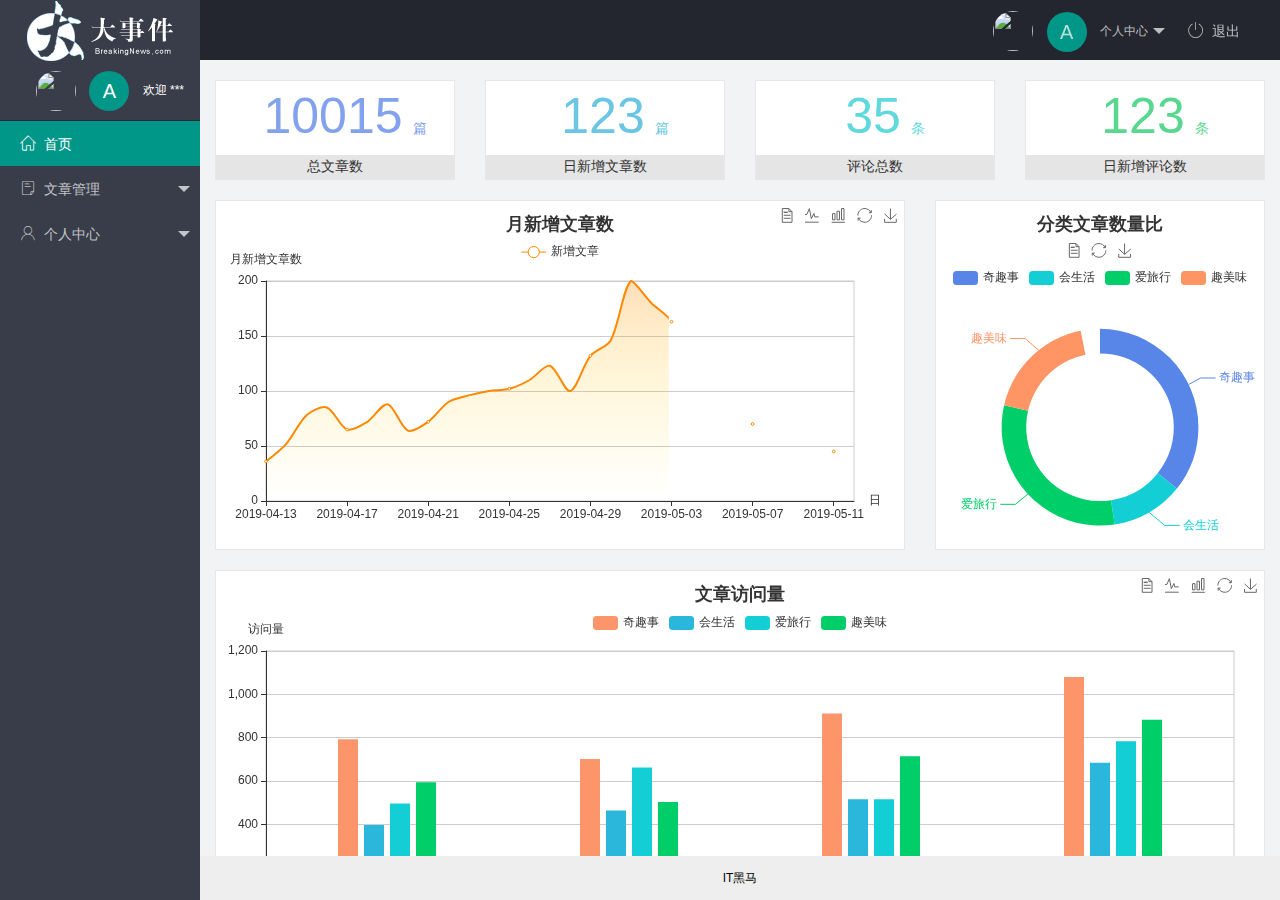
==== commit 76e000a3: "完成了个人中心的功能" ====
--- a/index.html
+++ b/index.html
@@ -26,9 +26,9 @@
                         <span class="text-avater">A</span> 个人中心
                     </a>
                     <dl class="layui-nav-child">
-                        <dd><a href="">基本资料</a></dd>
-                        <dd><a href="">更换头像</a></dd>
-                        <dd><a href="">重置密码</a></dd>
+                        <dd><a href="/user/user_info.html" target="fm">基本资料</a></dd>
+                        <dd><a href="/user/user_avater.html" target="fm">更换头像</a></dd>
+                        <dd><a href="/user/user_pwd.html" target="fm">重置密码</a></dd>
                     </dl>
                 </li>
                 <li class="layui-nav-item" lay-header-event="menuRight" lay-unselect>
@@ -58,9 +58,9 @@
                     <li class="layui-nav-item">
                         <a href="javascript:;"><span class="iconfont icon-user"></span>个人中心</a>
                         <dl class="layui-nav-child">
-                            <dd><a href="javascript:;"><i class="layui-icon layui-icon-app"></i>基本资料</a></dd>
-                            <dd><a href="javascript:;"><i class="layui-icon layui-icon-app"></i>更换头像</a></dd>
-                            <dd><a href="javascript:;"><i class="layui-icon layui-icon-app"></i>重置密码</a></dd>
+                            <dd><a href="/user/user_info.html" target="fm"><i class="layui-icon layui-icon-app"></i>基本资料</a></dd>
+                            <dd><a href="/user/user_avater.html" target="fm"><i class="layui-icon layui-icon-app"></i>更换头像</a></dd>
+                            <dd><a href="/user/user_pwd.html" target="fm"><i class="layui-icon layui-icon-app"></i>重置密码</a></dd>
 
                         </dl>
                     </li>
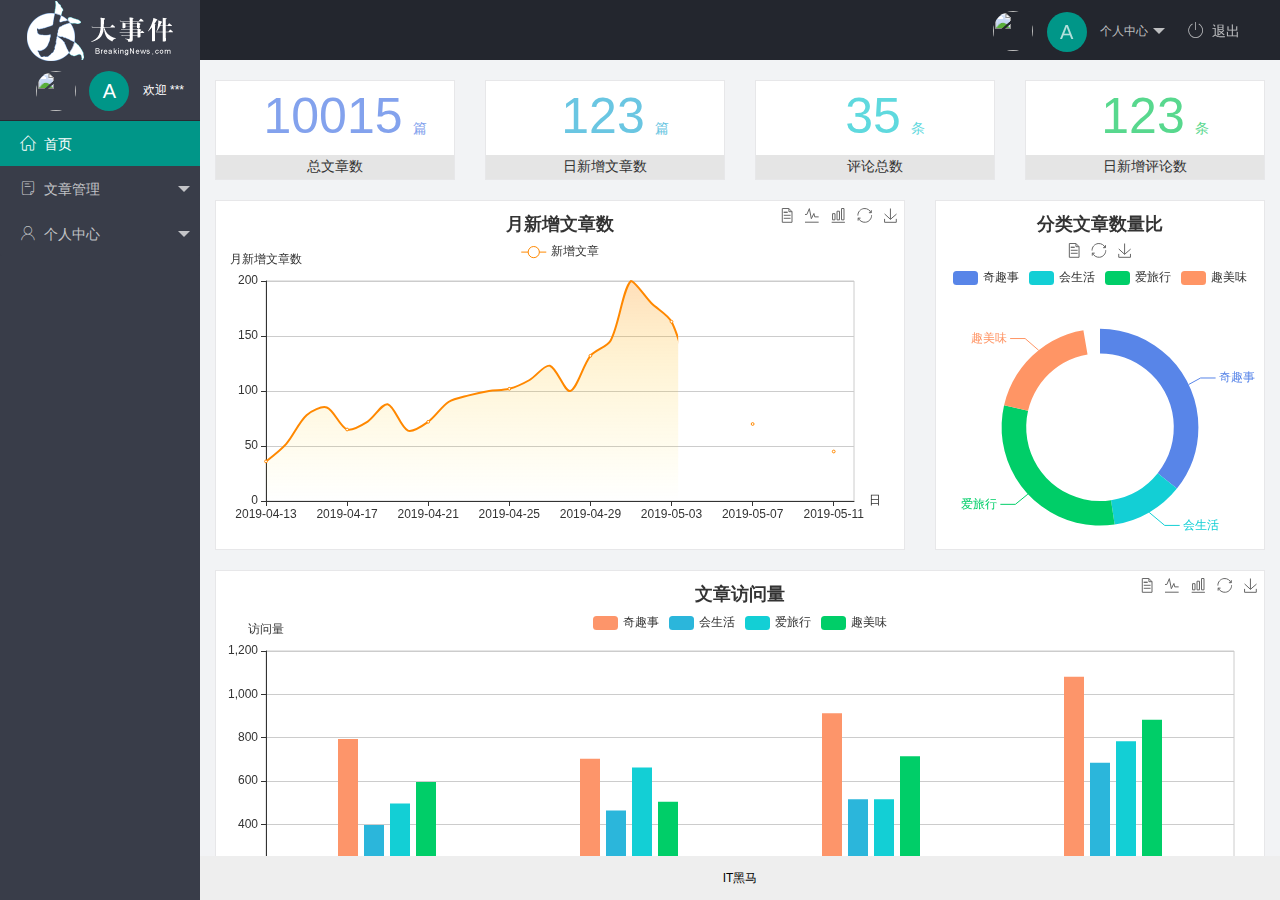
==== commit 78a9d9a7: "完成了文章管理相关功能的开发" ====
--- a/index.html
+++ b/index.html
@@ -50,9 +50,9 @@
                     <li class="layui-nav-item ">
                         <a class="" href="javascript:;"><span class="iconfont icon-16"></span>文章管理</a>
                         <dl class="layui-nav-child">
-                            <dd><a href="javascript:;"><i class="layui-icon layui-icon-app"></i>文章类别</a></dd>
-                            <dd><a href="javascript:;"><i class="layui-icon layui-icon-app"></i>文章列表</a></dd>
-                            <dd><a href="javascript:;"><i class="layui-icon layui-icon-app"></i>发布文章</a></dd>
+                            <dd><a href="/artical/art_cate.html" target="fm"><i class="layui-icon layui-icon-app"></i>文章类别</a></dd>
+                            <dd><a href="/artical/art_list.html" target="fm"><i class="layui-icon layui-icon-app"></i>文章列表</a></dd>
+                            <dd><a href="/artical/art_pub.html" target="fm"><i class="layui-icon layui-icon-app"></i>发布文章</a></dd>
                         </dl>
                     </li>
                     <li class="layui-nav-item">
